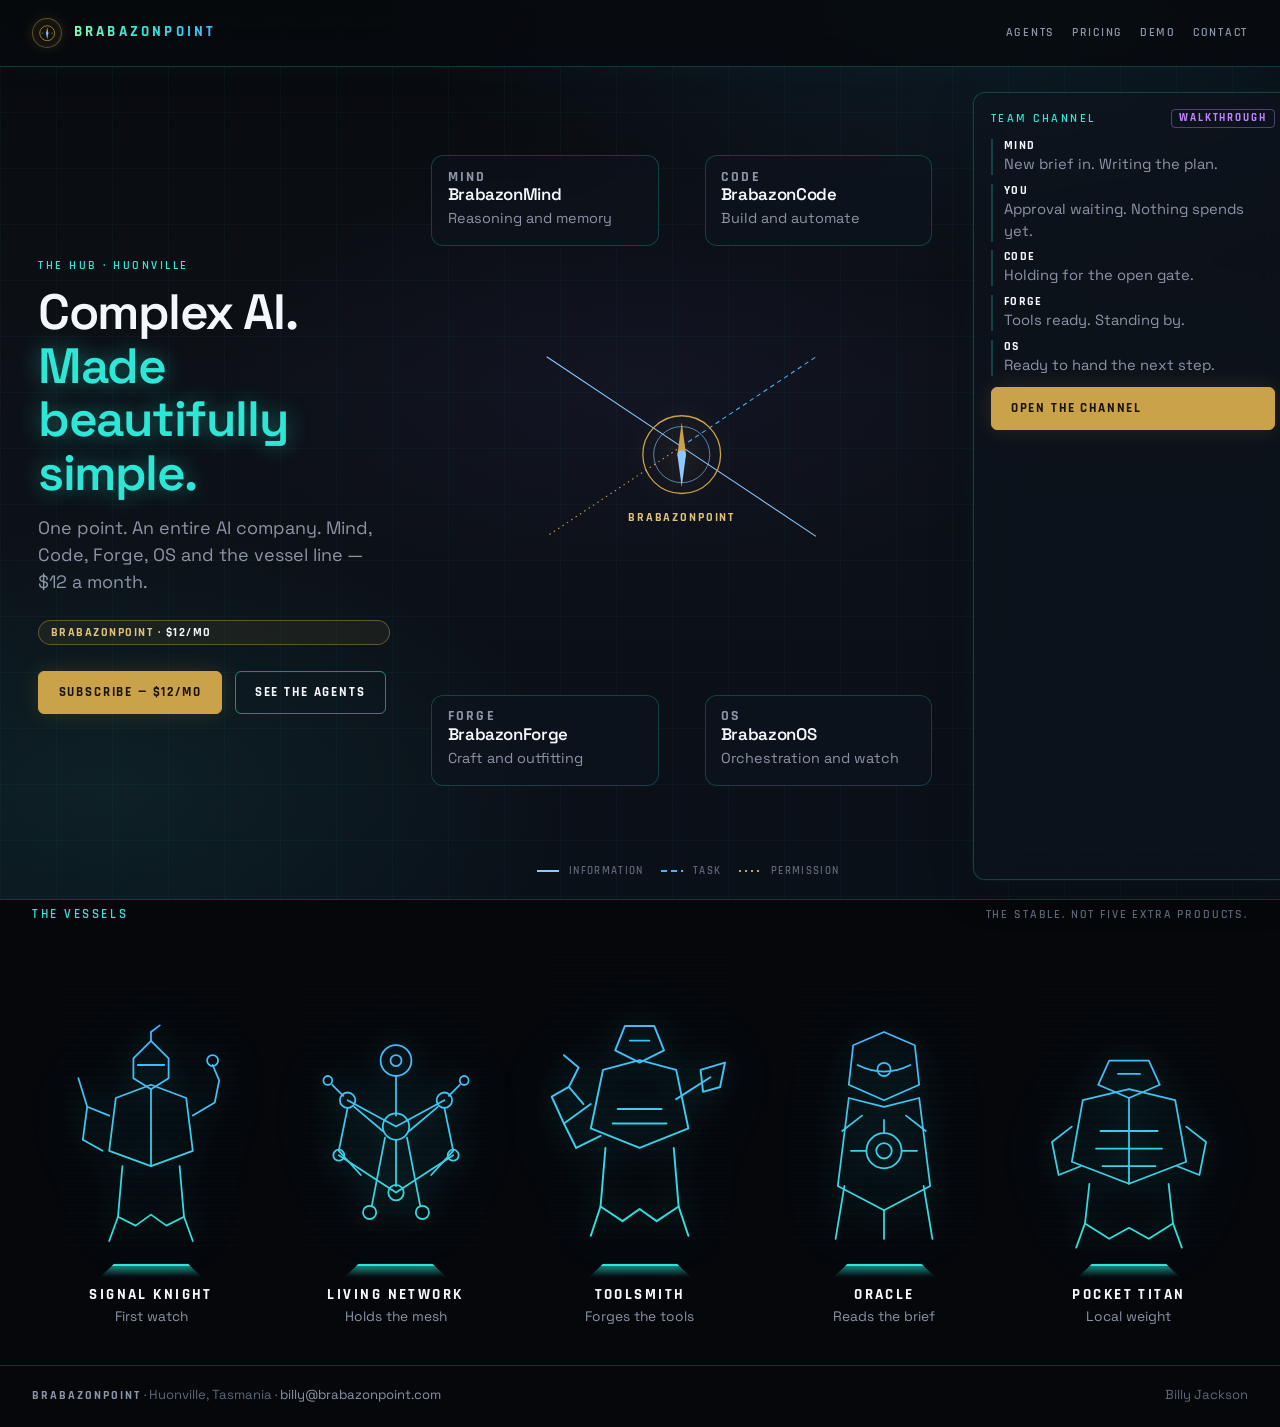
==== index.html @ ba724295 "Initial BrabazonPoint static site for production launch." ====
<!DOCTYPE html>
<html lang="en-AU" class="desk">
<head>
<meta charset="utf-8">
<meta name="viewport" content="width=1280">
<title>BrabazonPoint — Complex AI. Made beautifully simple.</title>
<meta name="description" content="One point. An entire AI company. Mind, Code, Forge and OS in one hub.">
<link rel="stylesheet" href="site.css">
</head>
<body class="desk home">
<header class="site-header">
  <div class="wrap wide">
    <a class="brand" href="index.html">
      <span class="mark" aria-hidden="true">        <svg class="compass" viewBox="0 0 32 32" fill="none" xmlns="http://www.w3.org/2000/svg">
          <circle cx="16" cy="16" r="13" stroke="#C9A24A" stroke-width="1.2"/>
          <path d="M16 5.5 L18.1 16 L16 14.3 L13.9 16 Z" fill="#C9A24A"/>
          <path d="M16 26.5 L13.9 16 L16 17.7 L18.1 16 Z" fill="#8EC8FF" opacity="0.9"/>
          <circle cx="16" cy="16" r="2" fill="#8EC8FF"/>
          <path d="M6 16 H9.5 M22.5 16 H26" stroke="#8EC8FF" stroke-width="1" opacity="0.7"/>
        </svg></span>
      <span class="wordmark">BRABAZONPOINT</span>
    </a>
    <nav class="nav" aria-label="Site">
      <a href="agents.html">Agents</a>
      <a href="pricing.html">Pricing</a>
      <a href="demo.html">Demo</a>
      <a href="contact.html">Contact</a>
    </nav>
  </div>
</header>
<main class="stage-main">
  <section class="constellation" aria-label="One point. An entire AI company.">
    <div class="const-copy">
      <p class="kicker">The hub · Huonville</p>
      <h1>Complex AI.<br><span class="glow">Made beautifully simple.</span></h1>
      <p class="lead">One point. An entire AI company. Mind, Code, Forge, OS and the vessel line — $12 a month.</p>
      <p class="price-pill">BrabazonPoint · <strong>$12/mo</strong></p>
      <div class="actions">
        <a class="btn" href="https://buy.stripe.com/test_14A4gzeKSbHLbXO5STbAs00" target="_blank" rel="noopener">Subscribe — $12/mo</a>
        <a class="btn btn-ghost" href="agents.html">See the agents</a>
      </div>
    </div>

    <div class="map" id="systems">
      <svg class="flows" viewBox="0 0 640 420" aria-hidden="true">
        <line x1="320" y1="210" x2="140" y2="90" stroke="#8EC8FF" stroke-width="1.4"/>
        <line x1="320" y1="210" x2="500" y2="90" stroke="#47B5FF" stroke-width="1.4" stroke-dasharray="6 5"/>
        <line x1="320" y1="210" x2="140" y2="330" stroke="#C9A24A" stroke-width="1.4" stroke-dasharray="2 5"/>
        <line x1="320" y1="210" x2="500" y2="330" stroke="#8EC8FF" stroke-width="1.4"/>
      </svg>
      <a class="sys-card tl" href="pricing.html#mind">
        <p class="sys-k">Mind</p>
        <h3>BrabazonMind</h3>
        <p>Reasoning and memory</p>
      </a>
      <a class="sys-card tr" href="pricing.html#code">
        <p class="sys-k">Code</p>
        <h3>BrabazonCode</h3>
        <p>Build and automate</p>
      </a>
      <div class="sys-core" aria-hidden="true">
        <svg class="node-mark" viewBox="0 0 80 80" fill="none" aria-hidden="true">
  <circle cx="40" cy="40" r="36" stroke="#C9A24A" stroke-width="1.2"/>
  <circle cx="40" cy="40" r="26" stroke="#8EC8FF" stroke-width="0.8" opacity="0.7"/>
  <path d="M40 10 L44 40 L40 36 L36 40 Z" fill="#C9A24A"/>
  <path d="M40 70 L36 40 L40 44 L44 40 Z" fill="#8EC8FF"/>
  <circle cx="40" cy="40" r="4" fill="#8EC8FF"/>
</svg>
        <span>BrabazonPoint</span>
      </div>
      <a class="sys-card bl" href="pricing.html#forge">
        <p class="sys-k">Forge</p>
        <h3>BrabazonForge</h3>
        <p>Craft and outfitting</p>
      </a>
      <a class="sys-card br" href="pricing.html#os">
        <p class="sys-k">OS</p>
        <h3>BrabazonOS</h3>
        <p>Orchestration and watch</p>
      </a>
      <p class="legend"><i class="solid"></i> Information <i class="dash"></i> Task <i class="dot"></i> Permission</p>
    </div>

    <aside class="channel glass" aria-label="Team channel walkthrough">
      <div class="mesh-head">
        <p class="kicker" style="margin:0">Team channel</p>
        <span class="demo-tag">Walkthrough</span>
      </div>
      <ol class="feed">
        <li><strong>Mind</strong> New brief in. Writing the plan.</li>
        <li><strong>You</strong> Approval waiting. Nothing spends yet.</li>
        <li><strong>Code</strong> Holding for the open gate.</li>
        <li><strong>Forge</strong> Tools ready. Standing by.</li>
        <li><strong>OS</strong> Ready to hand the next step.</li>
      </ol>
      <a class="btn" href="demo.html">Open the channel</a>
    </aside>
  </section>

  <section class="lineup" aria-labelledby="line-h">
    <div class="wrap wide">
      <div class="band-head">
        <h2 id="line-h">The vessels</h2>
        <span class="aside">The stable. Not five extra products.</span>
      </div>
      <div class="stable-row">
        <a class="stall s0" href="agents.html#knight">
        <div class="figure"><svg class="wire" viewBox="0 0 160 220" fill="none" xmlns="http://www.w3.org/2000/svg" aria-hidden="true">
  <defs>
    <linearGradient id="g-knight" x1="80" y1="6" x2="80" y2="214" gradientUnits="userSpaceOnUse">
      <stop stop-color="#47B5FF"/>
      <stop offset="1" stop-color="#2EE6D6"/>
    </linearGradient>
  </defs>
  <g stroke="url(#g-knight)" stroke-width="1.6" stroke-linecap="round" stroke-linejoin="round">
    
    <path d="M80 18 L96 34 L96 52 L80 62 L64 52 L64 34 Z"/>
    <path d="M68 40 H92"/>
    <path d="M80 18 V10"/>
    <path d="M80 10 L88 4"/>
    <path d="M48 70 L80 58 L112 70 L118 118 L80 132 L42 118 Z"/>
    <path d="M42 86 L22 78 L18 108 L36 118"/>
    <path d="M22 78 L14 52"/>
    <path d="M118 86 L138 74 L142 54 L136 40"/>
    <circle cx="136" cy="36" r="5"/>
    <path d="M54 132 L50 178 L66 186 L80 176 L94 186 L110 178 L106 132"/>
    <path d="M50 178 L42 200"/>
    <path d="M110 178 L118 200"/>
    <path d="M80 62 V132"/>

  </g>
</svg></div>
        <div class="pedestal" aria-hidden="true"></div>
        <p class="name">Signal Knight</p>
        <p class="job">First watch</p>
      </a><a class="stall s1" href="agents.html#network">
        <div class="figure"><svg class="wire" viewBox="0 0 160 220" fill="none" xmlns="http://www.w3.org/2000/svg" aria-hidden="true">
  <defs>
    <linearGradient id="g-net" x1="80" y1="6" x2="80" y2="214" gradientUnits="userSpaceOnUse">
      <stop stop-color="#47B5FF"/>
      <stop offset="1" stop-color="#2EE6D6"/>
    </linearGradient>
  </defs>
  <g stroke="url(#g-net)" stroke-width="1.6" stroke-linecap="round" stroke-linejoin="round">
    
    <circle cx="80" cy="36" r="14"/>
    <circle cx="80" cy="36" r="5"/>
    <path d="M80 50 L80 86"/>
    <circle cx="80" cy="96" r="12"/>
    <path d="M68 100 L42 78"/>
    <path d="M92 100 L118 78"/>
    <circle cx="36" cy="72" r="7"/>
    <circle cx="124" cy="72" r="7"/>
    <path d="M36 79 L28 118 L48 140"/>
    <path d="M124 79 L132 118 L112 140"/>
    <circle cx="28" cy="122" r="5"/>
    <circle cx="132" cy="122" r="5"/>
    <path d="M70 106 L58 168"/>
    <path d="M90 106 L102 168"/>
    <circle cx="56" cy="174" r="6"/>
    <circle cx="104" cy="174" r="6"/>
    <path d="M80 108 L80 150"/>
    <circle cx="80" cy="156" r="7"/>
    <path d="M36 72 L80 96 L124 72"/>
    <path d="M28 122 L80 156 L132 122"/>
    <circle cx="18" cy="54" r="4"/>
    <path d="M22 58 L32 68"/>
    <circle cx="142" cy="54" r="4"/>
    <path d="M138 58 L128 68"/>

  </g>
</svg></div>
        <div class="pedestal" aria-hidden="true"></div>
        <p class="name">Living Network</p>
        <p class="job">Holds the mesh</p>
      </a><a class="stall s2" href="agents.html#toolsmith">
        <div class="figure"><svg class="wire" viewBox="0 0 160 220" fill="none" xmlns="http://www.w3.org/2000/svg" aria-hidden="true">
  <defs>
    <linearGradient id="g-smith" x1="80" y1="6" x2="80" y2="214" gradientUnits="userSpaceOnUse">
      <stop stop-color="#47B5FF"/>
      <stop offset="1" stop-color="#2EE6D6"/>
    </linearGradient>
  </defs>
  <g stroke="url(#g-smith)" stroke-width="1.6" stroke-linecap="round" stroke-linejoin="round">
    
    <path d="M68 28 L92 28 L100 48 L80 58 L60 48 Z"/>
    <path d="M72 40 H88"/>
    <path d="M50 64 L80 56 L110 64 L120 112 L80 128 L40 112 Z"/>
    <path d="M40 92 L18 108 L28 128 L48 118"/>
    <path d="M18 108 L8 86 L22 78 L34 92"/>
    <path d="M22 78 L30 62 L18 52"/>
    <path d="M110 88 L138 70"/>
    <path d="M130 64 L150 58 L146 78 L132 82 Z"/>
    <path d="M52 128 L48 176 L66 188 L80 178 L94 188 L112 176 L108 128"/>
    <path d="M48 176 L40 200"/>
    <path d="M112 176 L120 200"/>
    <path d="M62 96 H98"/>
    <path d="M58 108 H102"/>

  </g>
</svg></div>
        <div class="pedestal" aria-hidden="true"></div>
        <p class="name">Toolsmith</p>
        <p class="job">Forges the tools</p>
      </a><a class="stall s3" href="agents.html#oracle">
        <div class="figure"><svg class="wire" viewBox="0 0 160 220" fill="none" xmlns="http://www.w3.org/2000/svg" aria-hidden="true">
  <defs>
    <linearGradient id="g-oracle" x1="80" y1="6" x2="80" y2="214" gradientUnits="userSpaceOnUse">
      <stop stop-color="#47B5FF"/>
      <stop offset="1" stop-color="#2EE6D6"/>
    </linearGradient>
  </defs>
  <g stroke="url(#g-oracle)" stroke-width="1.6" stroke-linecap="round" stroke-linejoin="round">
    
    <path d="M52 22 L80 10 L108 22 L112 58 L80 72 L48 58 Z"/>
    <path d="M56 40 Q80 52 104 40"/>
    <circle cx="80" cy="44" r="6"/>
    <path d="M48 70 L80 78 L112 70 L122 150 L80 172 L38 150 Z"/>
    <circle cx="80" cy="118" r="16"/>
    <circle cx="80" cy="118" r="7"/>
    <path d="M64 118 H50"/>
    <path d="M96 118 H110"/>
    <path d="M80 102 V90"/>
    <path d="M44 150 L36 198"/>
    <path d="M116 150 L124 198"/>
    <path d="M80 172 V198"/>
    <path d="M60 86 L42 100"/>
    <path d="M100 86 L118 100"/>

  </g>
</svg></div>
        <div class="pedestal" aria-hidden="true"></div>
        <p class="name">Oracle</p>
        <p class="job">Reads the brief</p>
      </a><a class="stall s4" href="agents.html#titan">
        <div class="figure"><svg class="wire" viewBox="0 0 160 220" fill="none" xmlns="http://www.w3.org/2000/svg" aria-hidden="true">
  <defs>
    <linearGradient id="g-titan" x1="80" y1="6" x2="80" y2="214" gradientUnits="userSpaceOnUse">
      <stop stop-color="#47B5FF"/>
      <stop offset="1" stop-color="#2EE6D6"/>
    </linearGradient>
  </defs>
  <g stroke="url(#g-titan)" stroke-width="1.6" stroke-linecap="round" stroke-linejoin="round">
    
    <path d="M62 36 L98 36 L108 58 L80 70 L52 58 Z"/>
    <path d="M70 48 H90"/>
    <path d="M38 72 L80 62 L122 72 L132 128 L80 148 L28 128 Z"/>
    <path d="M28 96 L10 110 L16 140 L36 132"/>
    <path d="M132 96 L150 110 L144 140 L124 132"/>
    <path d="M44 148 L40 184 L62 198 L80 188 L98 198 L120 184 L116 148"/>
    <path d="M40 184 L32 206"/>
    <path d="M120 184 L128 206"/>
    <path d="M80 70 V148"/>
    <path d="M54 100 H106"/>
    <path d="M50 116 H110"/>
    <path d="M56 132 H104"/>

  </g>
</svg></div>
        <div class="pedestal" aria-hidden="true"></div>
        <p class="name">Pocket Titan</p>
        <p class="job">Local weight</p>
      </a>
      </div>
    </div>
  </section>
</main>
<footer class="site-footer">
  <div class="wrap wide">
    <div><span class="wm">BRABAZONPOINT</span> · Huonville, Tasmania · <a href="mailto:billy@brabazonpoint.com">billy@brabazonpoint.com</a></div>
    <div>Billy Jackson</div>
  </div>
</footer>
</body>
</html>
---- site.css ----
/* BrabazonPoint public site — dark command-centre. Not a shed brochure. */
@import url("fonts/faces.css");

:root {
  --bg0: #07090d;
  --bg1: #0D1117;
  --bg2: #101820;
  --ink: #05070a;
  --glass: rgba(13, 20, 30, 0.62);
  --glass-hot: rgba(16, 28, 40, 0.78);
  --line: rgba(46, 230, 214, 0.22);
  --line-hot: rgba(46, 230, 214, 0.55);
  --cyan: #2EE6D6;
  --cyan-2: #1ad4c4;
  --blue: #47B5FF;
  --glow: rgba(46, 230, 214, 0.42);
  --glow-soft: rgba(46, 230, 214, 0.12);
  --magenta: #c084fc;
  --purple: #7c5cff;
  --text: #f4f7fb;
  --mute: #8b95a7;
  --dim: #5d6778;
  --danger: #ff6b8a;
  --gold: #C9A24A;
  --gold-2: #E0C27A;
  --gold-ink: #1a1408;
  --gold-line: rgba(201, 162, 74, 0.42);
  --gold-soft: rgba(201, 162, 74, 0.16);
  --ice: #8EC8FF;
  --font-hud: "Rajdhani", system-ui, -apple-system, sans-serif;
  --font-body: "Space Grotesk", system-ui, -apple-system, sans-serif;
  --r: 12px;
}

* { box-sizing: border-box; }

html { color-scheme: dark; scroll-behavior: smooth; }

html, body {
  margin: 0;
  background: var(--bg1);
  color: var(--text);
}

body {
  min-height: 100vh;
  font: 400 1.05rem/1.5 var(--font-body);
  background-color: var(--bg0);
  background-image:
    linear-gradient(rgba(46, 230, 214, 0.035) 1px, transparent 1px),
    linear-gradient(90deg, rgba(46, 230, 214, 0.035) 1px, transparent 1px),
    radial-gradient(1100px 640px at 78% -10%, rgba(71, 181, 255, 0.13), transparent 58%),
    radial-gradient(900px 520px at 8% 88%, rgba(46, 230, 214, 0.08), transparent 52%),
    radial-gradient(700px 380px at 50% 42%, rgba(124, 92, 255, 0.05), transparent 60%),
    linear-gradient(180deg, #07090d 0%, #0D1117 42%, #0a1018 100%);
  background-size: 56px 56px, 56px 56px, auto, auto, auto, auto;
  background-attachment: fixed;
}

::selection {
  background: rgba(46, 230, 214, 0.28);
  color: var(--text);
}

a { color: var(--cyan); text-underline-offset: 0.18em; }
a:hover { color: var(--blue); }

.wrap {
  width: min(72rem, calc(100% - 3rem));
  margin: 0 auto;
}

/* —— header —— */
.site-header {
  position: sticky;
  top: 0;
  z-index: 40;
  border-bottom: 1px solid var(--line);
  background: rgba(7, 9, 13, 0.78);
  backdrop-filter: blur(18px);
  -webkit-backdrop-filter: blur(18px);
  box-shadow: 0 0 40px rgba(46, 230, 214, 0.04);
}

.site-header .wrap {
  display: flex;
  align-items: center;
  justify-content: space-between;
  gap: 1.4rem 2rem;
  min-height: 4.1rem;
  padding: 0.55rem 0;
}

.brand {
  display: flex;
  align-items: center;
  gap: 0.7rem;
  text-decoration: none;
  color: var(--text);
  flex: 0 0 auto;
}

.brand:hover { color: var(--text); }

.mark {
  display: inline-flex;
  align-items: center;
  justify-content: center;
  width: 1.9rem;
  height: 1.9rem;
  border: 1px solid var(--gold-line);
  color: var(--gold);
  background: rgba(201, 162, 74, 0.06);
  box-shadow: 0 0 14px var(--gold-soft), inset 0 0 10px rgba(201, 162, 74, 0.08);
  flex: 0 0 auto;
  border-radius: 50%;
}
.mark .compass {
  width: 1.15rem;
  height: 1.15rem;
  display: block;
}

.wordmark {
  font: 700 0.92rem/1 var(--font-hud);
  letter-spacing: 0.22em;
  text-transform: uppercase;
  background: linear-gradient(90deg, #7CFFB2 0%, #2EE6D6 48%, #47B5FF 100%);
  -webkit-background-clip: text;
  background-clip: text;
  -webkit-text-fill-color: transparent;
  color: #2EE6D6;
}

.nav {
  display: flex;
  flex-wrap: wrap;
  justify-content: flex-end;
  gap: 0.1rem 1.05rem;
  font: 600 0.78rem/1.2 var(--font-hud);
  letter-spacing: 0.14em;
  text-transform: uppercase;
}

.nav a {
  color: var(--mute);
  text-decoration: none;
  padding: 0.3rem 0;
  border-bottom: 1px solid transparent;
}

.nav a:hover { color: var(--text); }

.nav a[aria-current="page"] {
  color: var(--gold-2);
  border-bottom-color: var(--gold);
  text-shadow: none;
}

/* —— page —— */
main { padding: 2.6rem 0 4.4rem; }

.kicker {
  font: 600 0.78rem/1.2 var(--font-hud);
  letter-spacing: 0.2em;
  text-transform: uppercase;
  color: var(--cyan);
  margin: 0 0 0.75rem;
}

h1 {
  font: 600 3.15rem/1.08 var(--font-body);
  color: var(--text);
  margin: 0 0 1rem;
  letter-spacing: -0.03em;
  max-width: 18ch;
}

h1 .glow {
  color: var(--cyan);
  text-shadow: 0 0 22px var(--glow);
}

.lead {
  font-size: 1.12rem;
  line-height: 1.5;
  max-width: 38rem;
  margin: 0 0 1.5rem;
  color: var(--mute);
}

.lead.wide { max-width: 46rem; }

p { margin: 0 0 1rem; }
p:last-child { margin-bottom: 0; }

h2 {
  font: 600 0.8rem/1.2 var(--font-hud);
  letter-spacing: 0.2em;
  text-transform: uppercase;
  color: var(--cyan);
  margin: 0 0 0.85rem;
}

h3 {
  font: 600 1.2rem/1.25 var(--font-body);
  color: var(--text);
  margin: 0 0 0.4rem;
  letter-spacing: -0.02em;
}

/* —— glass —— */
.glass {
  background: var(--glass);
  border: 1px solid var(--line);
  backdrop-filter: blur(16px);
  -webkit-backdrop-filter: blur(16px);
  border-radius: var(--r);
  box-shadow: 0 0 0 1px rgba(46, 230, 214, 0.03), 0 10px 40px rgba(0, 0, 0, 0.28), 0 0 28px rgba(46, 230, 214, 0.05);
}

.demo-tag {
  display: inline-block;
  font: 700 0.68rem/1 var(--font-hud);
  letter-spacing: 0.18em;
  text-transform: uppercase;
  color: var(--magenta);
  border: 1px solid rgba(192, 132, 252, 0.4);
  padding: 0.18rem 0.42rem;
  border-radius: 4px;
}

/* —— hero —— */
.hero {
  display: grid;
  grid-template-columns: minmax(0, 1.15fr) minmax(20rem, 0.95fr);
  gap: 1.6rem 1.8rem;
  align-items: stretch;
  margin-bottom: 2.2rem;
}

.hero-copy {
  display: flex;
  flex-direction: column;
  justify-content: center;
  padding: 0.4rem 0.2rem 0.2rem;
}

.stat {
  padding: 1.15rem 1.2rem 1.25rem;
  position: relative;
  overflow: hidden;
}

.stat::before {
  content: "";
  position: absolute;
  inset: auto -20% 40% 40%;
  height: 8rem;
  background: radial-gradient(circle, var(--glow-soft), transparent 70%);
  pointer-events: none;
}

.stat .num {
  font: 700 4.2rem/0.9 var(--font-hud);
  color: var(--cyan);
  margin: 0 0 0.2rem;
  letter-spacing: -0.02em;
  text-shadow: 0 0 28px var(--glow);
}

.stat .num span {
  display: block;
  font: 600 0.95rem/1.2 var(--font-hud);
  letter-spacing: 0.14em;
  text-transform: uppercase;
  color: var(--mute);
  margin-top: 0.45rem;
  text-shadow: none;
}

.stat p { color: var(--mute); }

.command {
  display: grid;
  gap: 0.7rem;
}

.hud-row {
  display: grid;
  grid-template-columns: 1fr 1fr;
  gap: 0.7rem;
}

.hud-cell {
  padding: 0.75rem 0.85rem 0.85rem;
  min-height: 5.2rem;
}

.hud-cell .label {
  font: 600 0.7rem/1 var(--font-hud);
  letter-spacing: 0.16em;
  text-transform: uppercase;
  color: var(--dim);
  margin: 0 0 0.45rem;
  display: flex;
  justify-content: space-between;
  align-items: center;
  gap: 0.5rem;
}

.chips {
  display: flex;
  flex-wrap: wrap;
  gap: 0.35rem;
}

.chip {
  font: 600 0.72rem/1 var(--font-hud);
  letter-spacing: 0.12em;
  text-transform: uppercase;
  color: var(--cyan);
  border: 1px solid var(--line);
  padding: 0.28rem 0.45rem;
  border-radius: 4px;
  background: rgba(46, 230, 214, 0.06);
}

.bars {
  display: flex;
  align-items: flex-end;
  gap: 0.28rem;
  height: 2.4rem;
}

.bars i {
  display: block;
  width: 0.42rem;
  border-radius: 2px 2px 0 0;
  background: linear-gradient(180deg, var(--magenta), var(--purple));
  opacity: 0.85;
}

.spark {
  width: 100%;
  height: 38px;
  display: block;
}

/* —— actions —— */
.actions {
  display: flex;
  flex-wrap: wrap;
  gap: 0.7rem 0.8rem;
  margin: 1.2rem 0 0;
}

.btn,
button[type="submit"] {
  display: inline-block;
  font: 700 0.82rem/1 var(--font-hud);
  letter-spacing: 0.14em;
  text-transform: uppercase;
  text-decoration: none;
  padding: 0.88rem 1.2rem;
  border: 1px solid var(--gold);
  color: var(--gold-ink);
  background: var(--gold);
  border-radius: 6px;
  box-shadow: 0 0 22px var(--gold-soft);
  cursor: pointer;
}

.btn:hover,
button[type="submit"]:hover {
  background: var(--gold-2);
  border-color: var(--gold-2);
  color: var(--gold-ink);
  box-shadow: 0 0 28px var(--gold-soft);
}

.btn:focus-visible,
button[type="submit"]:focus-visible,
.nav a:focus-visible,
input:focus-visible,
textarea:focus-visible {
  outline: 2px solid var(--gold);
  outline-offset: 3px;
}

.btn-ghost {
  background: transparent;
  color: var(--text);
  border-color: var(--line-hot);
  box-shadow: none;
}

.btn-ghost:hover {
  background: rgba(46, 230, 214, 0.08);
  color: var(--cyan);
  border-color: var(--cyan);
}

.btn:disabled,
button:disabled {
  opacity: 0.45;
  cursor: not-allowed;
  box-shadow: none;
  pointer-events: none;
}

/* —— 01-04 loop —— */
.loop {
  display: grid;
  grid-template-columns: repeat(4, minmax(0, 1fr));
  gap: 0.7rem;
  margin: 0 0 2.4rem;
}

.loop a {
  text-decoration: none;
  color: inherit;
  padding: 1rem 1rem 1.05rem;
  display: block;
  min-height: 7.4rem;
  transition: border-color 0.15s ease, box-shadow 0.15s ease, transform 0.15s ease;
}

.loop a:hover {
  border-color: var(--line-hot);
  box-shadow: 0 0 28px var(--glow-soft);
  transform: translateY(-2px);
}

.loop .idx {
  font: 700 1.55rem/1 var(--font-hud);
  letter-spacing: 0.08em;
  color: var(--cyan);
  margin: 0 0 0.45rem;
  text-shadow: 0 0 14px var(--glow);
}

.loop h3 { margin-bottom: 0.3rem; font-size: 1.02rem; }
.loop p { color: var(--mute); font-size: 0.92rem; }

/* —— offer tiles —— */
.band-head {
  display: flex;
  align-items: baseline;
  justify-content: space-between;
  gap: 1rem;
  margin: 0 0 0.9rem;
}

.band-head .aside {
  font: 600 0.72rem/1 var(--font-hud);
  letter-spacing: 0.16em;
  text-transform: uppercase;
  color: var(--dim);
}

.offer {
  display: grid;
  grid-template-columns: repeat(3, minmax(0, 1fr));
  gap: 0.75rem;
  margin-bottom: 2.5rem;
}

.offer a.tile {
  display: block;
  text-decoration: none;
  color: inherit;
  padding: 1.05rem 1.1rem 1.15rem;
  transition: border-color 0.15s ease, box-shadow 0.15s ease, transform 0.15s ease;
}

.offer a.tile:hover {
  border-color: var(--line-hot);
  box-shadow: 0 0 28px var(--glow-soft);
  transform: translateY(-2px);
}

.offer a.tile h3 { color: var(--text); }
.offer a.tile:hover h3 { color: var(--cyan); }
.offer a.tile p { color: var(--mute); font-size: 0.95rem; }

/* —— agent matrix / roster —— */
.matrix {
  margin: 0 0 2.4rem;
}

.core-stage {
  padding: 1.1rem 1rem 1.3rem;
  margin-bottom: 0.85rem;
  display: grid;
  grid-template-columns: minmax(12rem, 18rem) 1fr;
  gap: 1rem 1.4rem;
  align-items: center;
}

.core-art {
  position: relative;
  height: 16.5rem;
  display: grid;
  place-items: end center;
}

.rings {
  position: absolute;
  left: 50%;
  bottom: 1.15rem;
  width: 12rem;
  height: 3.4rem;
  transform: translateX(-50%);
  pointer-events: none;
}

.rings span {
  position: absolute;
  inset: 0;
  border: 1px solid rgba(46, 230, 214, 0.35);
  border-radius: 50%;
  box-shadow: 0 0 18px rgba(46, 230, 214, 0.15);
}

.rings span:nth-child(2) { inset: -0.55rem -1.1rem; opacity: 0.55; }
.rings span:nth-child(3) { inset: -1.1rem -2.15rem; opacity: 0.28; }

.core-art svg {
  width: 11.5rem;
  height: 14.2rem;
  filter: drop-shadow(0 0 10px rgba(46, 230, 214, 0.45));
  position: relative;
  z-index: 1;
}

.core-copy h3 {
  font-size: 1.45rem;
  margin-bottom: 0.35rem;
}

.core-copy p { color: var(--mute); }

.roster {
  display: grid;
  grid-template-columns: repeat(5, minmax(0, 1fr));
  gap: 0.7rem;
}

.card {
  text-align: center;
  padding: 0.85rem 0.55rem 1rem;
  text-decoration: none;
  color: inherit;
  display: block;
  transition: border-color 0.15s ease, box-shadow 0.15s ease, transform 0.15s ease;
}

a.card:hover {
  border-color: var(--line-hot);
  box-shadow: 0 0 28px var(--glow-soft);
  transform: translateY(-3px);
}

.figure {
  height: 10.4rem;
  display: grid;
  place-items: end center;
  position: relative;
  margin-bottom: 0.15rem;
}

.figure::before {
  content: "";
  position: absolute;
  inset: 0 12% 8%;
  background: repeating-linear-gradient(
    180deg,
    transparent 0 7px,
    rgba(46, 230, 214, 0.05) 7px 8px
  );
  pointer-events: none;
  z-index: 2;
  mix-blend-mode: screen;
}

.figure svg {
  width: 7.2rem;
  height: 9.2rem;
  filter: drop-shadow(0 0 8px rgba(46, 230, 214, 0.4)) drop-shadow(0 0 18px rgba(71, 181, 255, 0.22));
  position: relative;
  z-index: 1;
}

.pedestal {
  width: 5.1rem;
  height: 0.85rem;
  margin: -0.05rem auto 0.55rem;
  position: relative;
  background: linear-gradient(180deg, rgba(46, 230, 214, 0.55), rgba(13, 17, 23, 0.2));
  clip-path: polygon(14% 0, 86% 0, 100% 100%, 0 100%);
  box-shadow: 0 0 18px rgba(46, 230, 214, 0.35);
}
.pedestal::after {
  content: "";
  position: absolute;
  left: 8%;
  right: 8%;
  top: 0;
  height: 2px;
  background: #2EE6D6;
  box-shadow: 0 0 10px #2EE6D6;
}

.card .name {
  font: 700 0.92rem/1.15 var(--font-hud);
  letter-spacing: 0.14em;
  text-transform: uppercase;
  color: var(--text);
  margin: 0 0 0.25rem;
}

.card .job {
  font-size: 0.82rem;
  color: var(--mute);
  margin: 0;
}

/* —— inner pages —— */
.mast {
  padding: 0.2rem 0 1.5rem;
  margin-bottom: 1.6rem;
  border-bottom: 1px solid var(--line);
}

.mast h1 { max-width: 20ch; }

.section { margin: 0 0 2.2rem; }
.section.tight { max-width: 42rem; }

.split {
  display: grid;
  grid-template-columns: 1fr 1fr;
  gap: 0.85rem;
}

.split section {
  padding: 1.15rem 1.2rem 1.25rem;
}

.rule {
  border: 0;
  border-top: 1px solid var(--line);
  margin: 2rem 0;
}

.note { color: var(--mute); }

.claim {
  border-left: 2px solid var(--cyan);
  padding: 0.2rem 0 0.2rem 1rem;
  margin: 1.1rem 0 1.3rem;
  color: var(--text);
  font-size: 1.12rem;
  box-shadow: -8px 0 18px rgba(46, 230, 214, 0.08);
}

.cta-band {
  padding: 1.3rem 1.35rem 1.4rem;
  display: flex;
  align-items: center;
  justify-content: space-between;
  gap: 1rem 1.5rem;
  flex-wrap: wrap;
}

.cta-band h2 { margin-bottom: 0.35rem; }
.cta-band p { color: var(--mute); max-width: 36rem; }
.cta-band .actions { margin-top: 0; }

/* —— form —— */
form {
  max-width: 30rem;
  margin: 1.2rem 0 0;
}

label {
  display: block;
  font: 600 0.74rem/1.2 var(--font-hud);
  letter-spacing: 0.16em;
  text-transform: uppercase;
  color: var(--dim);
  margin: 0 0 0.35rem;
}

.field { margin: 0 0 0.95rem; }

input, textarea {
  width: 100%;
  appearance: none;
  -webkit-appearance: none;
  background: rgba(5, 7, 10, 0.7);
  color: var(--text);
  border: 1px solid var(--line);
  border-radius: 6px;
  font: 400 1rem/1.4 var(--font-body);
  padding: 0.7rem 0.8rem;
  outline: none;
}

textarea { min-height: 7.2rem; resize: vertical; }

input:focus, textarea:focus {
  border-color: var(--cyan);
  box-shadow: 0 0 0 3px rgba(46, 230, 214, 0.12), 0 0 18px var(--glow-soft);
}

.form-note {
  margin-top: 0.8rem;
  color: var(--mute);
  font-size: 0.9rem;
}

/* —— footer —— */
.site-footer {
  border-top: 1px solid var(--line);
  background: rgba(5, 7, 10, 0.72);
  padding: 1.2rem 0 1.4rem;
  font: 0.82rem/1.45 var(--font-body);
  color: var(--dim);
}

.site-footer .wrap {
  display: flex;
  justify-content: space-between;
  gap: 1rem 2rem;
  flex-wrap: wrap;
  align-items: baseline;
}

.site-footer a { color: var(--mute); text-decoration: none; }
.site-footer a:hover { color: var(--cyan); }

.site-footer .wm {
  color: var(--mute);
  letter-spacing: 0.16em;
  font: 700 0.78rem/1 var(--font-hud);
  text-transform: uppercase;
}

/* —— contact card —— */
.vcard {
  padding: 1.15rem 1.25rem 1.25rem;
  margin: 0 0 1.6rem;
  max-width: 28rem;
}

.vcard p { margin: 0.18rem 0; color: var(--mute); }
.vcard .name { color: var(--text); font-size: 1.25rem; font-weight: 600; }

.page-grid {
  display: grid;
  grid-template-columns: minmax(0, 1.2fr) minmax(16rem, 0.8fr);
  gap: 0.85rem 1.1rem;
  align-items: start;
}

.side-note { padding: 1.1rem 1.15rem 1.2rem; }

/* —— roster page extras —— */
.roster.large { gap: 0.85rem; }
.roster.large .figure { height: 13.2rem; }
.roster.large .figure svg { width: 8.6rem; height: 11.4rem; }
.roster.large .card { padding: 1rem 0.7rem 1.15rem; }
.roster.large .name { font-size: 1.02rem; }

@media (max-width: 980px) {
  .roster, .roster.large { grid-template-columns: repeat(3, minmax(0, 1fr)); }
  .core-stage { grid-template-columns: 1fr; }
  .loop { grid-template-columns: 1fr 1fr; }
}

@media (max-width: 860px) {
  .wrap { width: min(72rem, calc(100% - 1.6rem)); }
  .site-header .wrap { flex-direction: column; align-items: flex-start; gap: 0.55rem; }
  .nav { justify-content: flex-start; }
  h1 { font-size: 2.2rem; }
  .hero, .split, .offer, .page-grid, .hud-row { grid-template-columns: 1fr; }
  .stat .num { font-size: 3.2rem; }
  main { padding: 1.7rem 0 3rem; }
  .roster, .roster.large { grid-template-columns: 1fr 1fr; }
}

@media (max-width: 520px) {
  .roster, .roster.large, .loop { grid-template-columns: 1fr; }
}


/* folder tree (sample) */
.tree {
  font: 600 0.78rem/1.55 var(--font-hud);
  letter-spacing: 0.04em;
  color: var(--mute);
  margin: 0;
  padding: 0;
  list-style: none;
}
.tree li { margin: 0; }
.tree .dir { color: var(--cyan); }
.tree .pad { padding-left: 0.9rem; }
.tree .file { color: var(--text); }

.core-art .iso {
  position: absolute;
  left: 50%;
  bottom: 0.35rem;
  width: 11rem;
  height: 2.6rem;
  transform: translateX(-50%);
  background: radial-gradient(ellipse at 50% 50%, rgba(46,230,214,0.35), transparent 68%);
  border: 1px solid rgba(46,230,214,0.35);
  border-radius: 50%;
  box-shadow: 0 0 24px rgba(46,230,214,0.2), inset 0 0 18px rgba(46,230,214,0.12);
}


/* —— four systems / team mesh / builder (milestone 1) —— */
.mesh {
  padding: 1rem 1.05rem 1.1rem;
  display: grid;
  gap: 0.65rem;
}
.mesh-head {
  display: flex;
  justify-content: space-between;
  align-items: center;
  gap: 0.6rem;
}
.vessel-row {
  display: grid;
  gap: 0.45rem;
}
.vessel {
  display: grid;
  grid-template-columns: 7.2rem 1fr auto;
  gap: 0.55rem 0.7rem;
  align-items: center;
  padding: 0.55rem 0.65rem;
  border: 1px solid var(--line);
  border-radius: 8px;
  background: rgba(5, 7, 10, 0.35);
}
.vessel .who {
  font: 700 0.78rem/1.15 var(--font-hud);
  letter-spacing: 0.12em;
  text-transform: uppercase;
  color: var(--text);
  margin: 0;
}
.vessel .sys {
  font: 600 0.68rem/1 var(--font-hud);
  letter-spacing: 0.14em;
  text-transform: uppercase;
  color: var(--ice);
  margin: 0.15rem 0 0;
}
.vessel .op {
  color: var(--mute);
  font-size: 0.88rem;
  margin: 0;
}
.vessel .st {
  font: 700 0.68rem/1 var(--font-hud);
  letter-spacing: 0.14em;
  text-transform: uppercase;
  color: var(--cyan);
  border: 1px solid var(--line);
  padding: 0.28rem 0.4rem;
  border-radius: 4px;
}
.vessel .st.wait {
  color: var(--gold-2);
  border-color: var(--gold-line);
  background: rgba(201, 162, 74, 0.08);
}
.gate {
  display: flex;
  align-items: center;
  justify-content: space-between;
  gap: 0.7rem;
  padding: 0.7rem 0.8rem;
  border: 1px solid var(--gold-line);
  border-radius: 8px;
  background: rgba(201, 162, 74, 0.07);
}
.gate p { margin: 0; color: var(--text); font-size: 0.95rem; }
.gate .kicker { margin: 0 0 0.25rem; color: var(--gold-2); }
.links {
  height: 2px;
  margin: 0.1rem 0.4rem;
  background: linear-gradient(90deg, transparent, var(--cyan), var(--ice), var(--gold), transparent);
  opacity: 0.55;
}

.systems {
  display: grid;
  grid-template-columns: repeat(4, minmax(0, 1fr));
  gap: 0.7rem;
  margin: 0 0 2.4rem;
}
.systems a, .systems article {
  text-decoration: none;
  color: inherit;
  padding: 1rem 1rem 1.1rem;
  display: block;
  min-height: 9.2rem;
  transition: border-color 0.15s ease, box-shadow 0.15s ease, transform 0.15s ease;
}
.systems a:hover {
  border-color: var(--line-hot);
  box-shadow: 0 0 28px var(--glow-soft);
  transform: translateY(-2px);
}
.systems .idx {
  font: 700 0.72rem/1 var(--font-hud);
  letter-spacing: 0.16em;
  text-transform: uppercase;
  color: var(--gold-2);
  margin: 0 0 0.55rem;
}
.systems h3 { font-size: 1.05rem; }
.systems p { color: var(--mute); font-size: 0.92rem; }

.handoff {
  display: grid;
  grid-template-columns: repeat(4, minmax(0, 1fr));
  gap: 0.7rem;
  margin: 0 0 2.4rem;
  position: relative;
}
.handoff article {
  padding: 1rem 1rem 1.1rem;
}
.handoff .fromto {
  font: 600 0.68rem/1.3 var(--font-hud);
  letter-spacing: 0.12em;
  text-transform: uppercase;
  color: var(--ice);
  margin: 0 0 0.45rem;
}
.handoff p { color: var(--mute); font-size: 0.92rem; }

.control-points {
  display: grid;
  grid-template-columns: repeat(3, minmax(0, 1fr));
  gap: 0.7rem;
  margin: 0 0 2.4rem;
}
.control-points article {
  padding: 1.05rem 1.1rem 1.15rem;
}
.control-points p { color: var(--mute); }

/* builder */
.library {
  display: grid;
  grid-template-columns: repeat(2, minmax(0, 1fr));
  gap: 0.75rem;
  margin: 0 0 1.6rem;
}
.pick {
  padding: 1rem 1.05rem 1.1rem;
  display: grid;
  gap: 0.45rem;
}
.pick h3 { margin: 0; }
.meta {
  font: 600 0.7rem/1.3 var(--font-hud);
  letter-spacing: 0.12em;
  text-transform: uppercase;
  color: var(--ice);
  margin: 0;
}
.limits { color: var(--mute); font-size: 0.92rem; margin: 0; }
.pick .actions { margin-top: 0.4rem; }
.team-board {
  padding: 1.05rem 1.1rem 1.2rem;
  margin: 0 0 1.6rem;
}
.team-board ol {
  list-style: none;
  margin: 0;
  padding: 0;
  display: grid;
  gap: 0.55rem;
}
.team-board li {
  display: grid;
  grid-template-columns: auto 1fr auto;
  gap: 0.7rem;
  align-items: center;
  padding: 0.7rem 0.75rem;
  border: 1px solid var(--line);
  border-radius: 8px;
}
.team-board .ord {
  font: 700 1.1rem/1 var(--font-hud);
  color: var(--gold-2);
  width: 1.6rem;
}
.perms {
  display: flex;
  flex-wrap: wrap;
  gap: 0.55rem 0.9rem;
  margin: 0.35rem 0 0;
}
.perms label {
  display: inline-flex;
  align-items: center;
  gap: 0.35rem;
  margin: 0;
  color: var(--mute);
  letter-spacing: 0.08em;
  text-transform: uppercase;
  font-size: 0.7rem;
}
.perms input { width: auto; margin: 0; }
.empty-team { color: var(--mute); margin: 0; }
.preview {
  padding: 1.05rem 1.1rem 1.2rem;
  margin: 0 0 1.6rem;
}
.preview dl {
  display: grid;
  grid-template-columns: 8rem 1fr;
  gap: 0.35rem 0.8rem;
  margin: 0;
}
.preview dt {
  font: 600 0.7rem/1.4 var(--font-hud);
  letter-spacing: 0.14em;
  text-transform: uppercase;
  color: var(--dim);
}
.preview dd { margin: 0; color: var(--text); }

/* demo walkthrough */
.steps {
  display: grid;
  gap: 0.7rem;
  margin: 0 0 1.6rem;
}
.step {
  padding: 1.05rem 1.15rem 1.15rem;
  display: grid;
  grid-template-columns: 4.2rem 1fr;
  gap: 0.8rem;
  align-items: start;
}
.step .n {
  font: 700 1.6rem/1 var(--font-hud);
  color: var(--gold-2);
}
.step[hidden] { display: none; }
.step-nav {
  display: flex;
  flex-wrap: wrap;
  gap: 0.6rem;
  margin: 0 0 2rem;
}

@media (max-width: 980px) {
  .systems, .handoff, .control-points { grid-template-columns: 1fr 1fr; }
}
@media (max-width: 860px) {
  .systems, .handoff, .control-points, .library { grid-template-columns: 1fr; }
  .vessel { grid-template-columns: 1fr auto; }
  .vessel .op { grid-column: 1 / -1; }
  .step { grid-template-columns: 1fr; }
  .preview dl { grid-template-columns: 1fr; }
}


/* —— desktop hub stage (not a mobile layout) —— */
html.desk, body.desk {
  min-width: 1280px;
}
body.home { overflow-x: auto; }
.wrap.wide { width: min(86rem, calc(100% - 4rem)); }
.stage-main { padding: 0; }
.stage {
  position: relative;
  min-height: calc(100vh - 4.1rem);
  overflow: hidden;
}
.stable {
  position: absolute;
  inset: 0;
  display: flex;
  align-items: flex-end;
  justify-content: center;
  gap: 0.4rem;
  padding: 0 2% 5.2rem;
  z-index: 1;
}
.floor {
  position: absolute;
  left: -10%;
  right: -10%;
  bottom: 0;
  height: 18rem;
  background:
    radial-gradient(ellipse at 50% 0%, rgba(46,230,214,0.16), transparent 58%),
    linear-gradient(180deg, transparent, rgba(7,9,13,0.2) 30%, #05070a 100%);
  pointer-events: none;
}
.mist {
  position: absolute;
  inset: auto 0 8rem 0;
  height: 12rem;
  background: radial-gradient(ellipse at 50% 80%, rgba(71,181,255,0.12), transparent 70%);
  pointer-events: none;
}
.stall {
  position: relative;
  width: 16.5%;
  max-width: 15rem;
  text-align: center;
  text-decoration: none;
  color: inherit;
  z-index: 2;
  transform-origin: 50% 100%;
  animation: idle 5.6s ease-in-out infinite;
}
.stall.s1 { animation-duration: 6.2s; animation-delay: -1.1s; }
.stall.s2 { animation-duration: 5.4s; animation-delay: -2.4s; width: 18%; max-width: 16.5rem; z-index: 3; }
.stall.s3 { animation-duration: 6.8s; animation-delay: -0.6s; }
.stall.s4 { animation-duration: 5.9s; animation-delay: -3.2s; }
.stall .figure {
  height: 28rem;
  margin: 0;
}
.stall .figure::before { opacity: 0.35; }
.stall .figure svg {
  width: 16.2rem;
  height: 25.5rem;
  filter: drop-shadow(0 0 16px rgba(46,230,214,0.45)) drop-shadow(0 0 36px rgba(71,181,255,0.18));
}
.stall.s2 .figure { height: 25rem; }
.stall.s2 .figure svg { width: 15.5rem; height: 23rem; }
.stall .pedestal { width: 6.4rem; margin-top: -0.4rem; }
.stall .name {
  font: 700 0.95rem/1.15 var(--font-hud);
  letter-spacing: 0.16em;
  text-transform: uppercase;
  margin: 0.45rem 0 0.15rem;
  color: var(--text);
}
.stall .job { margin: 0; color: var(--mute); font-size: 0.86rem; }
.stall:hover { transform: translateY(-8px); }
.stall:hover .name { color: var(--gold-2); }
.stall:focus-visible { outline: 2px solid var(--gold); outline-offset: 6px; }
@keyframes idle {
  0%, 100% { transform: translateY(0); }
  50% { transform: translateY(-7px); }
}
.stage-copy {
  position: relative;
  z-index: 4;
  width: min(40rem, 42%);
  padding: 6.2rem 0 2rem 5%;
  pointer-events: none;
}
.stage-copy .actions, .stage-copy a { pointer-events: auto; }
.stage-copy h1 { font-size: 3.5rem; max-width: 12ch; }
.stage-copy .lead { max-width: 28rem; color: #c5ccd8; }
.stage-copy::before {
  content: "";
  position: absolute;
  inset: 2rem -4rem -2rem -3rem;
  background: linear-gradient(90deg, rgba(5,7,10,0.72), rgba(5,7,10,0.28) 70%, transparent);
  z-index: -1;
  pointer-events: none;
}
.dock {
  border-top: 1px solid var(--line);
  background: rgba(5,7,10,0.82);
  padding: 1.6rem 0 1.8rem;
}
.dock-head {
  display: flex;
  align-items: baseline;
  justify-content: space-between;
  gap: 1rem;
  margin-bottom: 0.9rem;
}
.dock-head p { margin: 0; color: var(--mute); }
.dock-row {
  display: grid;
  grid-template-columns: repeat(4, 1fr);
  gap: 0.7rem;
}
.dock-row a {
  display: block;
  text-decoration: none;
  color: inherit;
  padding: 0.95rem 1rem 1.05rem;
  border: 1px solid var(--line);
  border-radius: var(--r);
  background: var(--glass);
  transition: border-color 0.15s ease, transform 0.15s ease;
}
.dock-row a:hover { border-color: var(--gold-line); transform: translateY(-2px); }
.dock-row span {
  display: block;
  font: 700 0.7rem/1 var(--font-hud);
  letter-spacing: 0.16em;
  text-transform: uppercase;
  color: var(--gold-2);
  margin-bottom: 0.35rem;
}
.dock-row strong {
  display: block;
  font: 600 1.05rem/1.2 var(--font-body);
  margin-bottom: 0.2rem;
}
.dock-row em {
  font-style: normal;
  color: var(--mute);
  font-size: 0.9rem;
}

@media (max-width: 860px) {
  html.desk, body.desk { min-width: 1280px; }
  body.home .hero, body.home .split, body.home .offer { grid-template-columns: unset; }
}


/* —— constellation + channel board —— */
.constellation {
  display: grid;
  grid-template-columns: 22rem minmax(34rem, 1fr) 20rem;
  gap: 1.2rem;
  align-items: stretch;
  min-height: calc(100vh - 4.2rem);
  padding: 1.6rem 3% 1.2rem;
}
.const-copy { display: flex; flex-direction: column; justify-content: center; }
.const-copy h1 { font-size: 3.1rem; max-width: 12ch; }
.map {
  position: relative;
  min-height: 28rem;
}
.map .flows { position: absolute; inset: 8% 6%; width: 88%; height: 74%; }
.sys-core {
  position: absolute;
  left: 50%;
  top: 48%;
  transform: translate(-50%, -50%);
  text-align: center;
  z-index: 2;
}
.sys-core .node-mark { width: 5.4rem; height: 5.4rem; display: block; margin: 0 auto 0.35rem; filter: drop-shadow(0 0 12px rgba(201,162,74,0.35)); }
.sys-core span {
  font: 700 0.72rem/1 var(--font-hud);
  letter-spacing: 0.16em;
  text-transform: uppercase;
  color: var(--gold-2);
}
.sys-card {
  position: absolute;
  width: 14.2rem;
  padding: 0.85rem 0.95rem 0.95rem;
  text-decoration: none;
  color: inherit;
  background: var(--glass);
  border: 1px solid var(--line);
  border-radius: var(--r);
  backdrop-filter: blur(14px);
}
.sys-card:hover { border-color: var(--gold-line); }
.sys-card.tl { left: 4%; top: 8%; }
.sys-card.tr { right: 4%; top: 8%; }
.sys-card.bl { left: 4%; bottom: 12%; }
.sys-card.br { right: 4%; bottom: 12%; }
.sys-k {
  font: 700 0.68rem/1 var(--font-hud);
  letter-spacing: 0.16em;
  text-transform: uppercase;
  color: var(--gold-2);
  margin: 0 0 0.3rem;
}
.sys-card h3 { font-size: 1.05rem; margin: 0 0 0.2rem; }
.sys-card p { margin: 0; color: var(--mute); font-size: 0.9rem; }
.legend {
  position: absolute;
  left: 0; right: 0; bottom: 0.2rem;
  text-align: center;
  color: var(--dim);
  font: 600 0.7rem/1 var(--font-hud);
  letter-spacing: 0.12em;
  text-transform: uppercase;
}
.legend i { display: inline-block; width: 1.4rem; height: 2px; margin: 0 0.35rem 0 0.8rem; vertical-align: middle; }
.legend .solid { background: #8EC8FF; }
.legend .dash { background: repeating-linear-gradient(90deg, #47B5FF 0 6px, transparent 6px 10px); }
.legend .dot { background: repeating-linear-gradient(90deg, #C9A24A 0 2px, transparent 2px 6px); }
.channel { padding: 1rem 1.05rem 1.15rem; display: flex; flex-direction: column; gap: 0.7rem; }
.channel .feed { list-style: none; margin: 0; padding: 0; display: grid; gap: 0.55rem; }
.channel .feed li { color: var(--mute); font-size: 0.92rem; padding-left: 0.7rem; border-left: 2px solid var(--line); }
.channel .feed strong { color: var(--text); display: block; font: 700 0.72rem/1.2 var(--font-hud); letter-spacing: 0.12em; text-transform: uppercase; }
.lineup { padding: 0.4rem 0 2.4rem; border-top: 1px solid var(--line); background: rgba(5,7,10,0.55); }
.stable-row { display: grid; grid-template-columns: repeat(5, 1fr); gap: 0.4rem; align-items: end; }
.stable-row .stall { width: auto; max-width: none; animation: none; }
.stable-row .stall .figure { height: 18rem; }
.stable-row .stall .figure svg { width: 11rem; height: 16rem; }
.stable-row .stall.s2 .figure { height: 20rem; }
.stable-row .stall.s2 .figure svg { width: 12.2rem; height: 18rem; }

.board {
  display: grid;
  grid-template-columns: 16rem minmax(0, 1fr) 22rem;
  gap: 0.8rem;
  width: min(86rem, calc(100% - 3rem));
  margin: 1.2rem auto 2.4rem;
  min-height: calc(100vh - 8rem);
}
.rail, .feed-col, .plan { padding: 1.1rem 1.15rem 1.25rem; }
.rail-nav { display: grid; gap: 0.35rem; margin: 1rem 0; }
.rail-nav a { color: var(--mute); text-decoration: none; font: 700 0.78rem/1 var(--font-hud); letter-spacing: 0.14em; text-transform: uppercase; padding: 0.45rem 0; border-bottom: 1px solid transparent; }
.rail-nav a[aria-current="page"], .rail-nav a:hover { color: var(--gold-2); }
.feed-head h1 { font-size: 2rem; max-width: 16ch; }
.log { list-style: none; margin: 0; padding: 0; display: grid; gap: 0.75rem; }
.log li { padding: 0.85rem 0.9rem; border: 1px solid var(--line); border-radius: 10px; background: rgba(5,7,10,0.35); }
.say { max-width: none; margin-top: 1.1rem; }
.plan-steps { list-style: none; margin: 0; padding: 0; display: grid; gap: 0.55rem; }
.plan-steps li { display: grid; grid-template-columns: 2.2rem 1fr; gap: 0.55rem; padding: 0.7rem 0.75rem; border: 1px solid var(--line); border-radius: 8px; }
.plan-steps li span { font: 700 1rem/1 var(--font-hud); color: var(--dim); }
.plan-steps .done { border-color: rgba(46,230,214,0.35); }
.plan-steps .done span { color: var(--cyan); }
.plan-steps .wait { border-color: var(--gold-line); background: rgba(201,162,74,0.07); }
.plan-steps .wait span { color: var(--gold-2); }
.plan-steps p { margin: 0.15rem 0 0; color: var(--mute); font-size: 0.88rem; }


/* —— pricing —— */
.price-hero {
  display: grid;
  grid-template-columns: 1.1fr 1fr;
  gap: 1.2rem 1.6rem;
  padding: 1.4rem 1.5rem 1.5rem;
  margin: 0 0 2.2rem;
  align-items: start;
}
.price-num {
  font: 700 4.2rem/0.9 var(--font-hud);
  color: var(--gold-2);
  margin: 0.2rem 0 0.5rem;
  letter-spacing: -0.02em;
  text-shadow: 0 0 24px var(--gold-soft);
}
.price-num span {
  display: inline-block;
  font: 600 1rem/1 var(--font-hud);
  letter-spacing: 0.12em;
  text-transform: uppercase;
  color: var(--mute);
  margin-left: 0.35rem;
  vertical-align: middle;
}
.price-list {
  margin: 0;
  padding: 0;
  list-style: none;
  display: grid;
  gap: 0.45rem;
}
.price-list li {
  color: var(--mute);
  padding-left: 1rem;
  position: relative;
}
.price-list li::before {
  content: "";
  position: absolute;
  left: 0; top: 0.55rem;
  width: 0.45rem; height: 0.45rem;
  border-radius: 50%;
  background: var(--cyan);
  box-shadow: 0 0 8px var(--glow);
}
.price-pill {
  display: inline-block;
  margin: 0 0 0.4rem;
  padding: 0.35rem 0.7rem;
  border: 1px solid var(--gold-line);
  border-radius: 999px;
  color: var(--gold-2);
  font: 700 0.78rem/1 var(--font-hud);
  letter-spacing: 0.12em;
  text-transform: uppercase;
  background: rgba(201,162,74,0.08);
}
.price-pill strong { color: var(--text); }
.sell-grid { margin: 0 0 2.2rem; }
@media (max-width: 860px) {
  .price-hero { grid-template-columns: 1fr; }
}


/* —— agent library / crew —— */
.sr-only {
  position: absolute; width: 1px; height: 1px; padding: 0; margin: -1px;
  overflow: hidden; clip: rect(0,0,0,0); border: 0;
}
.crew-page .site-header { margin-bottom: 0; }
.crew {
  display: grid;
  grid-template-columns: minmax(0, 1fr) 20rem;
  gap: 1.25rem;
  max-width: 1280px;
  margin: 0 auto;
  padding: 1.4rem 1.5rem 2.5rem;
  align-items: start;
}
.crew-head h1 { margin: 0.15rem 0 0.45rem; font-size: clamp(2rem, 3.2vw, 2.7rem); }
.crew-head .lead { max-width: 40rem; margin-bottom: 1rem; }
.crew-toolbar {
  display: flex; flex-wrap: wrap; gap: 0.55rem; align-items: center;
  padding: 0.65rem 0.8rem; margin-bottom: 1.1rem;
}
.crew-toolbar input[type="search"] {
  flex: 1 1 14rem; min-width: 12rem;
  background: rgba(0,0,0,0.35);
  border: 1px solid var(--line);
  border-radius: 0.55rem;
  color: var(--text);
  padding: 0.55rem 0.75rem;
  font: 500 0.92rem/1.2 var(--font);
}
.crew-toolbar input::placeholder { color: var(--mute); }
.chip {
  font: 600 0.72rem/1 var(--font-hud);
  letter-spacing: 0.08em; text-transform: uppercase;
  color: var(--ice);
  border: 1px solid var(--line);
  border-radius: 999px;
  padding: 0.4rem 0.7rem;
  background: rgba(142,200,255,0.06);
}
.chip.muted { color: var(--mute); }
.crew-grid {
  display: grid;
  grid-template-columns: repeat(4, minmax(0, 1fr));
  gap: 0.85rem;
}
.agent-card {
  display: flex; flex-direction: column; gap: 0.35rem;
  padding: 0.95rem 0.9rem 1rem;
  min-height: 100%;
}
.agent-art {
  display: grid; place-items: center;
  height: 8.5rem; margin: -0.15rem 0 0.2rem;
  background:
    radial-gradient(ellipse at 50% 70%, rgba(71,181,255,0.18), transparent 65%),
    linear-gradient(180deg, rgba(14,28,48,0.5), transparent);
  border-radius: 0.7rem;
}
.agent-card .bust { width: 5.6rem; height: 6.5rem; filter: drop-shadow(0 0 10px rgba(71,181,255,0.35)); }
.agent-art img {
  width: 100%;
  height: 11.5rem;
  object-fit: cover;
  object-position: center 18%;
  border-radius: 0.55rem;
  display: block;
  box-shadow: 0 0 24px rgba(71,181,255,0.18);
}
.agent-art {
  height: auto;
  padding: 0;
  background: rgba(0,0,0,0.35);
  overflow: hidden;
}
.agent-card .meta { margin: 0; color: var(--ice); }
.agent-card h3 { margin: 0; font-size: 1.12rem; }
.agent-card .role { margin: 0; color: var(--mute); font-size: 0.86rem; }
.agent-card .tags { display: flex; flex-wrap: wrap; gap: 0.3rem; margin: 0.15rem 0; }
.agent-card .tags span {
  font: 600 0.65rem/1 var(--font-hud);
  letter-spacing: 0.06em; text-transform: uppercase;
  color: var(--cyan);
  border: 1px solid rgba(71,181,255,0.35);
  border-radius: 999px;
  padding: 0.28rem 0.45rem;
  background: rgba(71,181,255,0.08);
}
.agent-card > p:not(.meta):not(.role) {
  margin: 0; color: var(--mute); font-size: 0.9rem; flex: 1;
}
.btn-add {
  width: 100%; margin-top: 0.5rem;
  background: transparent;
  color: var(--ice);
  border: 1px solid rgba(142,200,255,0.45);
  box-shadow: none;
}
.btn-add:hover { border-color: var(--gold); color: var(--gold-2); background: rgba(201,162,74,0.08); }
.btn-add.in {
  border-color: var(--gold-line);
  color: var(--gold-2);
  background: rgba(201,162,74,0.12);
}
.trust-bar {
  display: flex; flex-wrap: wrap; gap: 0.75rem 1.4rem;
  margin-top: 1.1rem; padding: 0.75rem 1rem;
  color: var(--mute); font: 600 0.78rem/1.2 var(--font-hud);
  letter-spacing: 0.1em; text-transform: uppercase;
}
.trust-bar span { position: relative; padding-left: 0.85rem; }
.trust-bar span::before {
  content: ""; position: absolute; left: 0; top: 0.35rem;
  width: 0.4rem; height: 0.4rem; border-radius: 50%;
  background: var(--cyan); box-shadow: 0 0 8px var(--glow);
}
.team-rail {
  position: sticky; top: 1rem;
  padding: 1rem 1rem 1.1rem;
  display: flex; flex-direction: column; gap: 0.85rem;
}
.team-head { display: flex; justify-content: space-between; align-items: flex-start; gap: 0.5rem; }
.team-count { margin: 0.15rem 0 0; color: var(--mute); font-size: 0.88rem; }
.badge {
  font: 700 0.65rem/1 var(--font-hud);
  letter-spacing: 0.1em; text-transform: uppercase;
  color: var(--mute);
  border: 1px solid var(--line);
  border-radius: 999px;
  padding: 0.35rem 0.55rem;
}
.badge.on {
  color: #7dffb3;
  border-color: rgba(125,255,179,0.45);
  background: rgba(125,255,179,0.08);
  box-shadow: 0 0 12px rgba(125,255,179,0.15);
}
.team-order { list-style: none; margin: 0; padding: 0; display: grid; gap: 0.45rem; }
.team-order li {
  display: grid; grid-template-columns: 1.5rem 1fr auto; gap: 0.55rem; align-items: center;
  padding: 0.55rem 0.5rem; border-radius: 0.55rem;
  border: 1px solid var(--line); background: rgba(0,0,0,0.25);
}
.team-order .n {
  font: 700 0.78rem/1 var(--font-hud); color: var(--gold-2); text-align: center;
}
.team-order strong { display: block; font-size: 0.92rem; }
.team-order p { margin: 0.1rem 0 0; color: var(--mute); font-size: 0.78rem; }
.team-order .rm {
  background: transparent; border: 0; color: var(--mute); cursor: pointer;
  font-size: 1.1rem; line-height: 1; padding: 0.2rem 0.35rem;
}
.team-order .rm:hover { color: var(--gold-2); }
.empty-hint { margin: 0; color: var(--mute); font-size: 0.86rem; }
.perm ul { list-style: none; margin: 0.35rem 0 0; padding: 0; display: grid; gap: 0.35rem; }
.perm li {
  display: flex; justify-content: space-between; gap: 0.5rem;
  font-size: 0.84rem; color: var(--mute);
  border-bottom: 1px solid rgba(255,255,255,0.05); padding-bottom: 0.3rem;
}
.perm strong { color: var(--text); font-weight: 600; }
.btn-deploy {
  width: 100%; text-align: center; margin-top: 0.2rem;
  box-shadow: 0 0 22px var(--gold-soft);
}
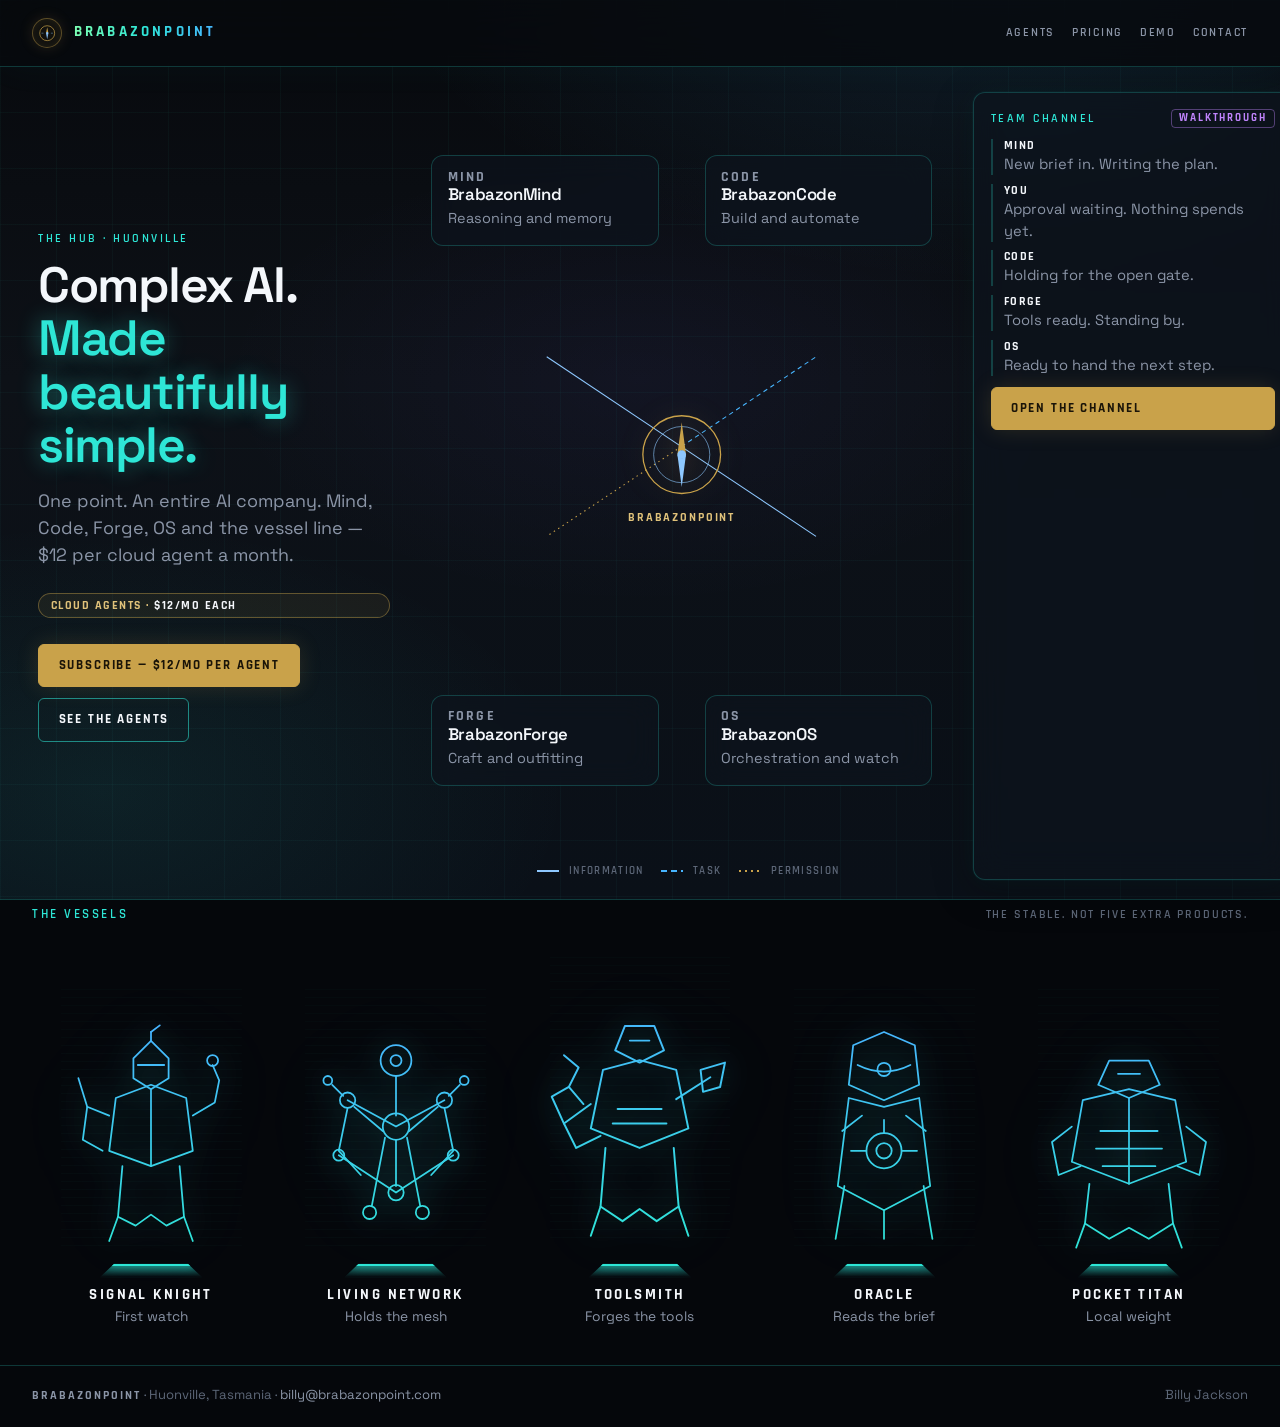
==== commit 9aff6a67: "Update pricing: $12 per cloud agent; local agent $70 +$7 training; align checkout copy. Co-authored-" ====
--- a/index.html
+++ b/index.html
@@ -4,7 +4,7 @@
 <meta charset="utf-8">
 <meta name="viewport" content="width=1280">
 <title>BrabazonPoint — Complex AI. Made beautifully simple.</title>
-<meta name="description" content="One point. An entire AI company. Mind, Code, Forge and OS in one hub.">
+<meta name="description" content="One point. An entire AI company. Mind, Code, Forge and OS — $12 per cloud agent a month.">
 <link rel="stylesheet" href="site.css">
 </head>
 <body class="desk home">
@@ -33,10 +33,10 @@
     <div class="const-copy">
       <p class="kicker">The hub · Huonville</p>
       <h1>Complex AI.<br><span class="glow">Made beautifully simple.</span></h1>
-      <p class="lead">One point. An entire AI company. Mind, Code, Forge, OS and the vessel line — $12 a month.</p>
-      <p class="price-pill">BrabazonPoint · <strong>$12/mo</strong></p>
+      <p class="lead">One point. An entire AI company. Mind, Code, Forge, OS and the vessel line — $12 per cloud agent a month.</p>
+      <p class="price-pill">Cloud agents · <strong>$12/mo each</strong></p>
       <div class="actions">
-        <a class="btn" href="https://buy.stripe.com/test_14A4gzeKSbHLbXO5STbAs00" target="_blank" rel="noopener">Subscribe — $12/mo</a>
+        <a class="btn" href="https://buy.stripe.com/test_14A4gzeKSbHLbXO5STbAs00" target="_blank" rel="noopener">Subscribe — $12/mo per agent</a>
         <a class="btn btn-ghost" href="agents.html">See the agents</a>
       </div>
     </div>
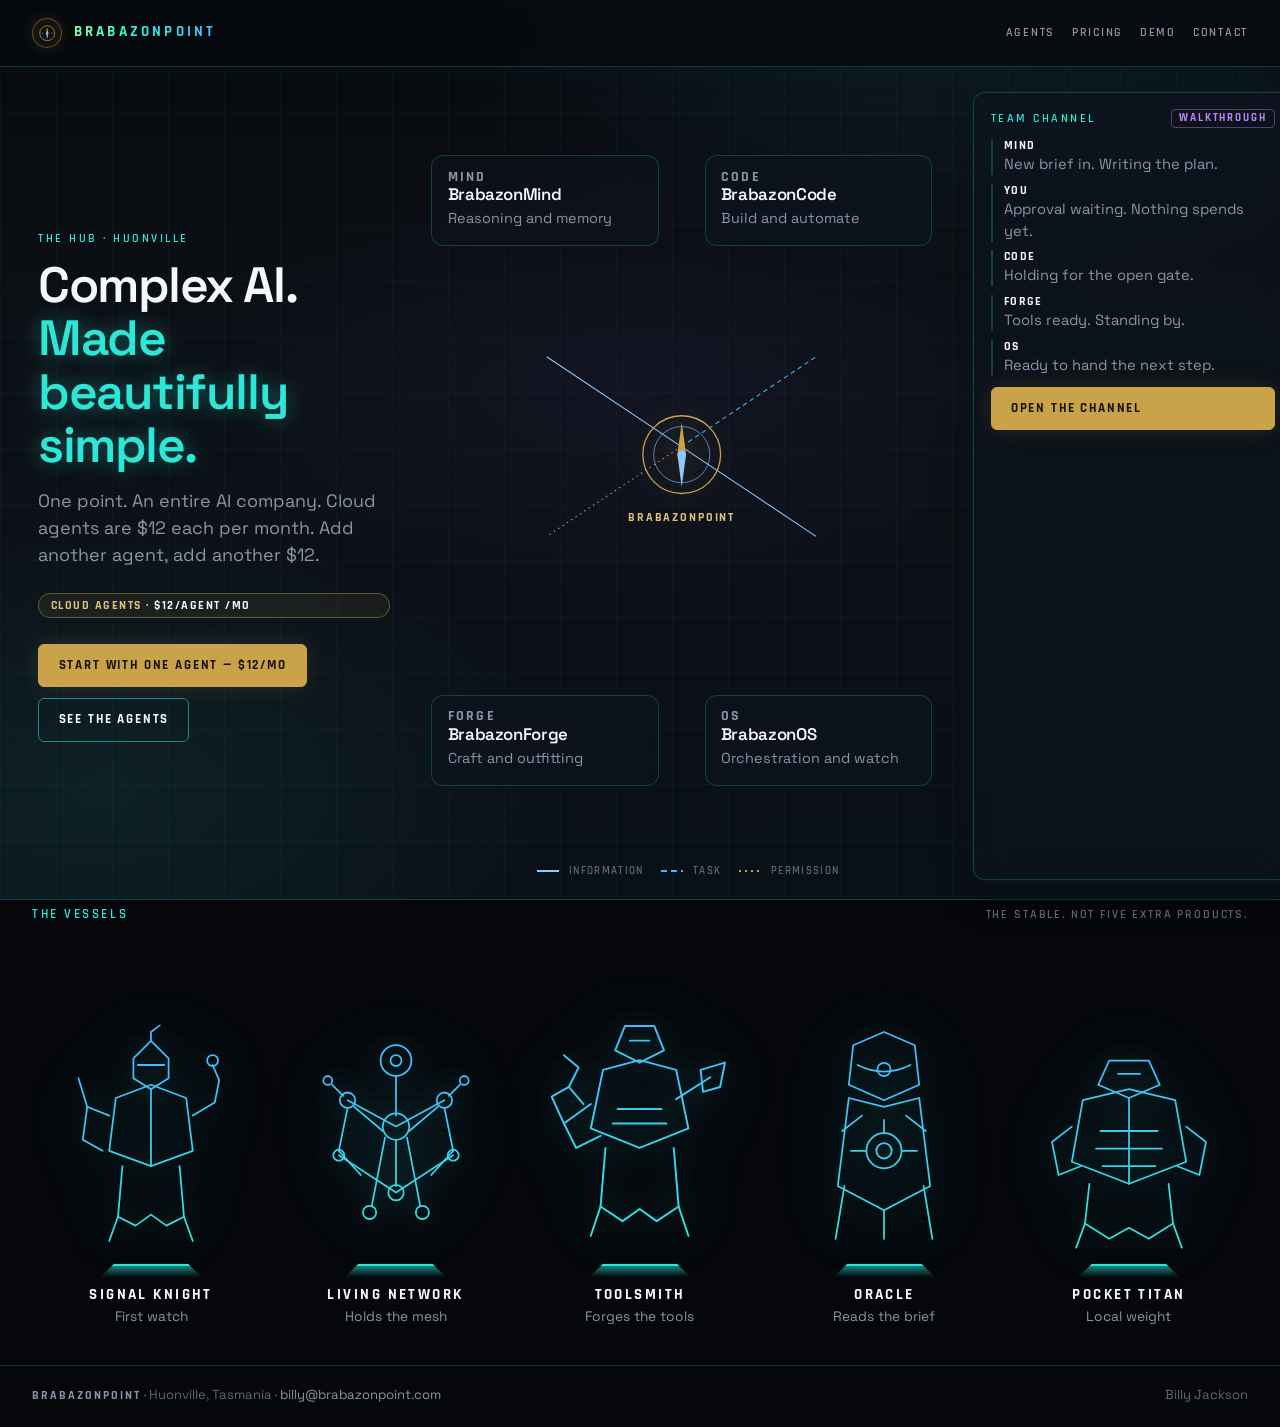
==== commit a5dde4e8: "Update pricing: $12 per cloud agent, local agent $70 +$7 training, free model installs, AI PC builds" ====
--- a/index.html
+++ b/index.html
@@ -4,7 +4,7 @@
 <meta charset="utf-8">
 <meta name="viewport" content="width=1280">
 <title>BrabazonPoint — Complex AI. Made beautifully simple.</title>
-<meta name="description" content="One point. An entire AI company. Mind, Code, Forge and OS — $12 per cloud agent a month.">
+<meta name="description" content="One point. An entire AI company. Cloud agents are $12 each per month.">
 <link rel="stylesheet" href="site.css">
 </head>
 <body class="desk home">
@@ -33,10 +33,10 @@
     <div class="const-copy">
       <p class="kicker">The hub · Huonville</p>
       <h1>Complex AI.<br><span class="glow">Made beautifully simple.</span></h1>
-      <p class="lead">One point. An entire AI company. Mind, Code, Forge, OS and the vessel line — $12 per cloud agent a month.</p>
-      <p class="price-pill">Cloud agents · <strong>$12/mo each</strong></p>
+      <p class="lead">One point. An entire AI company. Cloud agents are $12 each per month. Add another agent, add another $12.</p>
+      <p class="price-pill">Cloud agents · <strong>$12/agent /mo</strong></p>
       <div class="actions">
-        <a class="btn" href="https://buy.stripe.com/test_14A4gzeKSbHLbXO5STbAs00" target="_blank" rel="noopener">Subscribe — $12/mo per agent</a>
+        <a class="btn" href="https://buy.stripe.com/test_14A4gzeKSbHLbXO5STbAs00" target="_blank" rel="noopener">Start with one agent — $12/mo</a>
         <a class="btn btn-ghost" href="agents.html">See the agents</a>
       </div>
     </div>
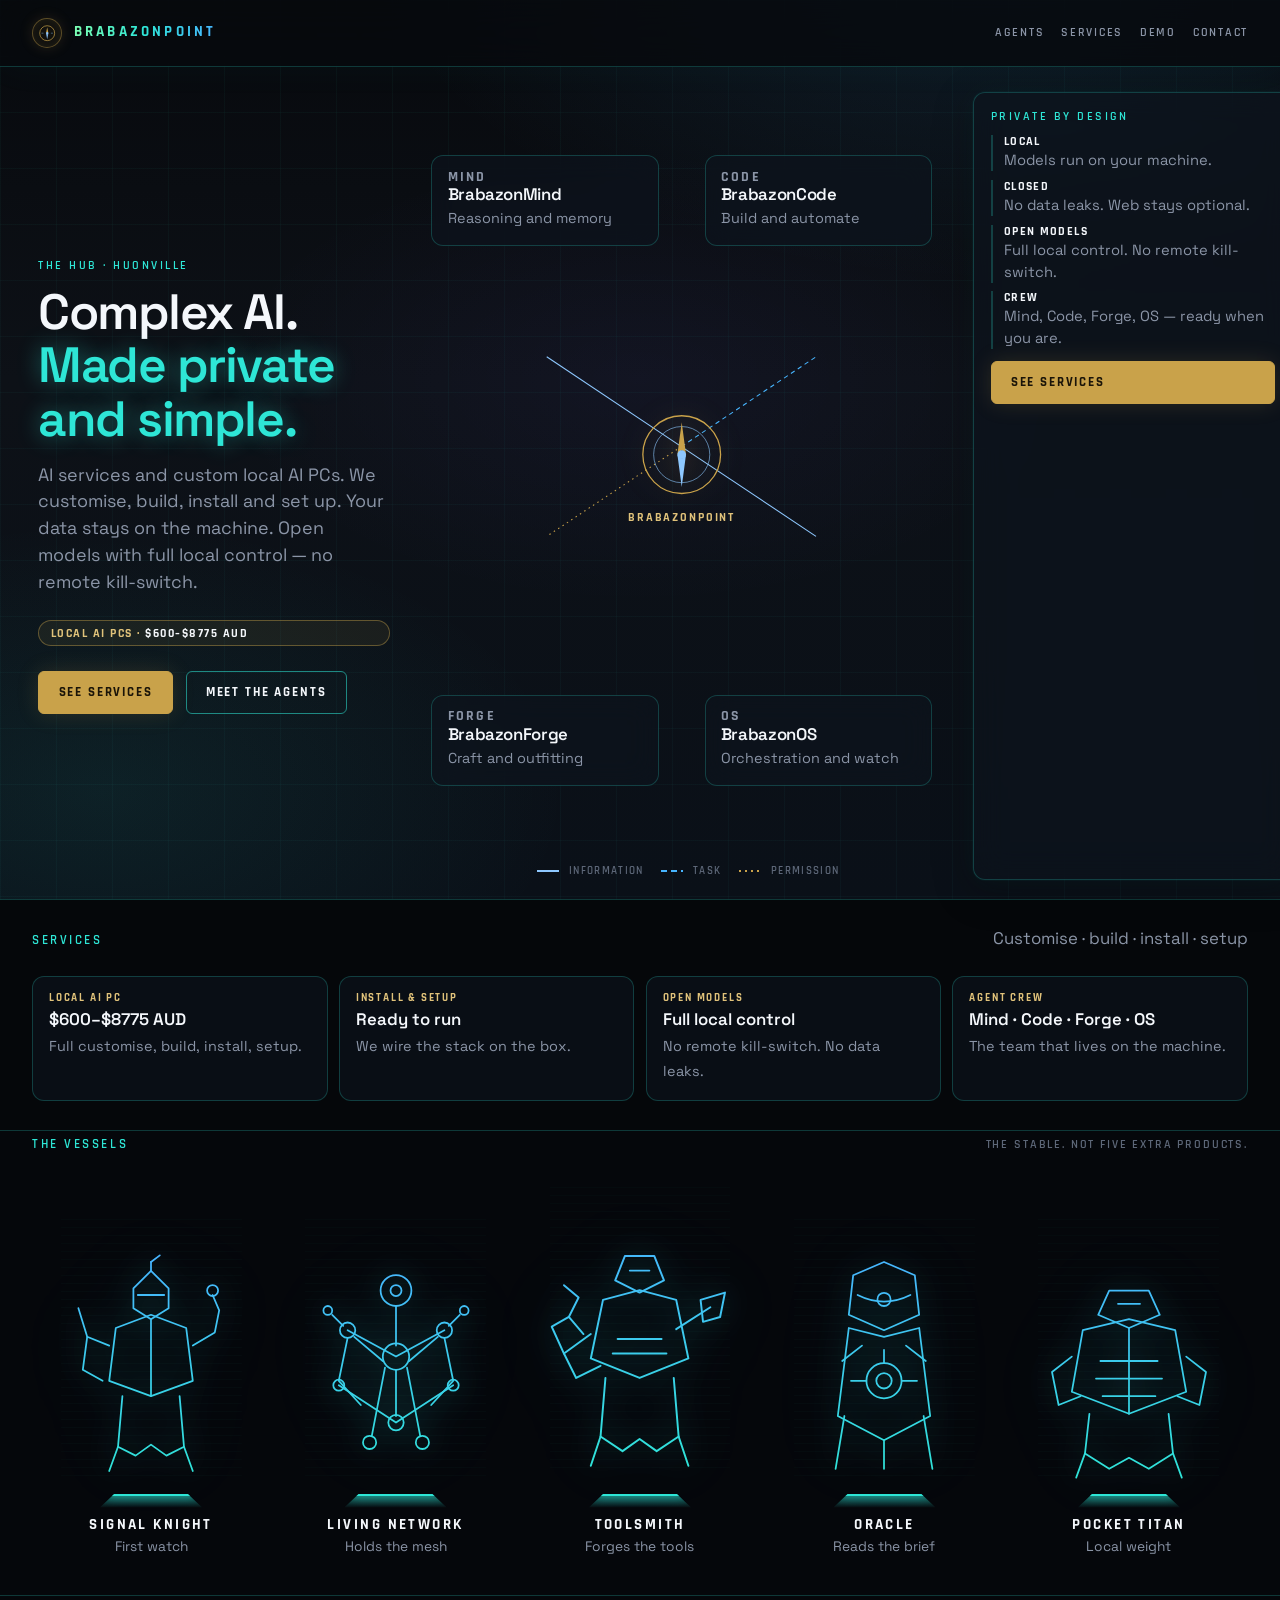
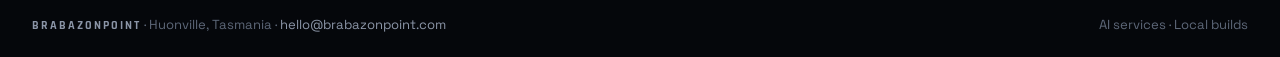
==== commit 0377272c: "Reposition site around private local AI services. Primary offer is AI services and custom local AI P" ====
--- a/index.html
+++ b/index.html
@@ -3,8 +3,8 @@
 <head>
 <meta charset="utf-8">
 <meta name="viewport" content="width=1280">
-<title>BrabazonPoint — Complex AI. Made beautifully simple.</title>
-<meta name="description" content="One point. An entire AI company. Cloud agents are $12 each per month.">
+<title>BrabazonPoint — Complex AI. Made private and simple.</title>
+<meta name="description" content="AI services and custom local AI PCs from $600 to $8775 AUD. Private local AI. Open models with full local control. BrabazonPoint, Huonville.">
 <link rel="stylesheet" href="site.css">
 </head>
 <body class="desk home">
@@ -22,7 +22,7 @@
     </a>
     <nav class="nav" aria-label="Site">
       <a href="agents.html">Agents</a>
-      <a href="pricing.html">Pricing</a>
+      <a href="pricing.html">Services</a>
       <a href="demo.html">Demo</a>
       <a href="contact.html">Contact</a>
     </nav>
@@ -32,12 +32,12 @@
   <section class="constellation" aria-label="One point. An entire AI company.">
     <div class="const-copy">
       <p class="kicker">The hub · Huonville</p>
-      <h1>Complex AI.<br><span class="glow">Made beautifully simple.</span></h1>
-      <p class="lead">One point. An entire AI company. Cloud agents are $12 each per month. Add another agent, add another $12.</p>
-      <p class="price-pill">Cloud agents · <strong>$12/agent /mo</strong></p>
+      <h1>Complex AI.<br><span class="glow">Made private and simple.</span></h1>
+      <p class="lead">AI services and custom local AI PCs. We customise, build, install and set up. Your data stays on the machine. Open models with full local control — no remote kill-switch.</p>
+      <p class="price-pill">Local AI PCs · <strong>$600–$8775 AUD</strong></p>
       <div class="actions">
-        <a class="btn" href="https://buy.stripe.com/test_14A4gzeKSbHLbXO5STbAs00" target="_blank" rel="noopener">Start with one agent — $12/mo</a>
-        <a class="btn btn-ghost" href="agents.html">See the agents</a>
+        <a class="btn" href="pricing.html">See services</a>
+        <a class="btn btn-ghost" href="agents.html">Meet the agents</a>
       </div>
     </div>
 
@@ -81,20 +81,49 @@
       <p class="legend"><i class="solid"></i> Information <i class="dash"></i> Task <i class="dot"></i> Permission</p>
     </div>
 
-    <aside class="channel glass" aria-label="Team channel walkthrough">
+    <aside class="channel glass" aria-label="Private local AI">
       <div class="mesh-head">
-        <p class="kicker" style="margin:0">Team channel</p>
-        <span class="demo-tag">Walkthrough</span>
+        <p class="kicker" style="margin:0">Private by design</p>
       </div>
       <ol class="feed">
-        <li><strong>Mind</strong> New brief in. Writing the plan.</li>
-        <li><strong>You</strong> Approval waiting. Nothing spends yet.</li>
-        <li><strong>Code</strong> Holding for the open gate.</li>
-        <li><strong>Forge</strong> Tools ready. Standing by.</li>
-        <li><strong>OS</strong> Ready to hand the next step.</li>
+        <li><strong>Local</strong> Models run on your machine.</li>
+        <li><strong>Closed</strong> No data leaks. Web stays optional.</li>
+        <li><strong>Open models</strong> Full local control. No remote kill-switch.</li>
+        <li><strong>Crew</strong> Mind, Code, Forge, OS — ready when you are.</li>
       </ol>
-      <a class="btn" href="demo.html">Open the channel</a>
+      <a class="btn" href="pricing.html">See services</a>
     </aside>
+  </section>
+
+  <section class="dock" aria-labelledby="svc-h">
+    <div class="wrap wide">
+      <div class="dock-head">
+        <h2 id="svc-h">Services</h2>
+        <p>Customise · build · install · setup</p>
+      </div>
+      <div class="dock-row">
+        <a href="pricing.html#ai-pc">
+          <span>Local AI PC</span>
+          <strong>$600–$8775 AUD</strong>
+          <em>Full customise, build, install, setup.</em>
+        </a>
+        <a href="pricing.html#install">
+          <span>Install &amp; setup</span>
+          <strong>Ready to run</strong>
+          <em>We wire the stack on the box.</em>
+        </a>
+        <a href="pricing.html#models">
+          <span>Open models</span>
+          <strong>Full local control</strong>
+          <em>No remote kill-switch. No data leaks.</em>
+        </a>
+        <a href="agents.html">
+          <span>Agent crew</span>
+          <strong>Mind · Code · Forge · OS</strong>
+          <em>The team that lives on the machine.</em>
+        </a>
+      </div>
+    </div>
   </section>
 
   <section class="lineup" aria-labelledby="line-h">
@@ -267,8 +296,8 @@
 </main>
 <footer class="site-footer">
   <div class="wrap wide">
-    <div><span class="wm">BRABAZONPOINT</span> · Huonville, Tasmania · <a href="mailto:billy@brabazonpoint.com">billy@brabazonpoint.com</a></div>
-    <div>Billy Jackson</div>
+    <div><span class="wm">BRABAZONPOINT</span> · Huonville, Tasmania · <a href="mailto:hello@brabazonpoint.com">hello@brabazonpoint.com</a></div>
+    <div>AI services · Local builds</div>
   </div>
 </footer>
 </body>
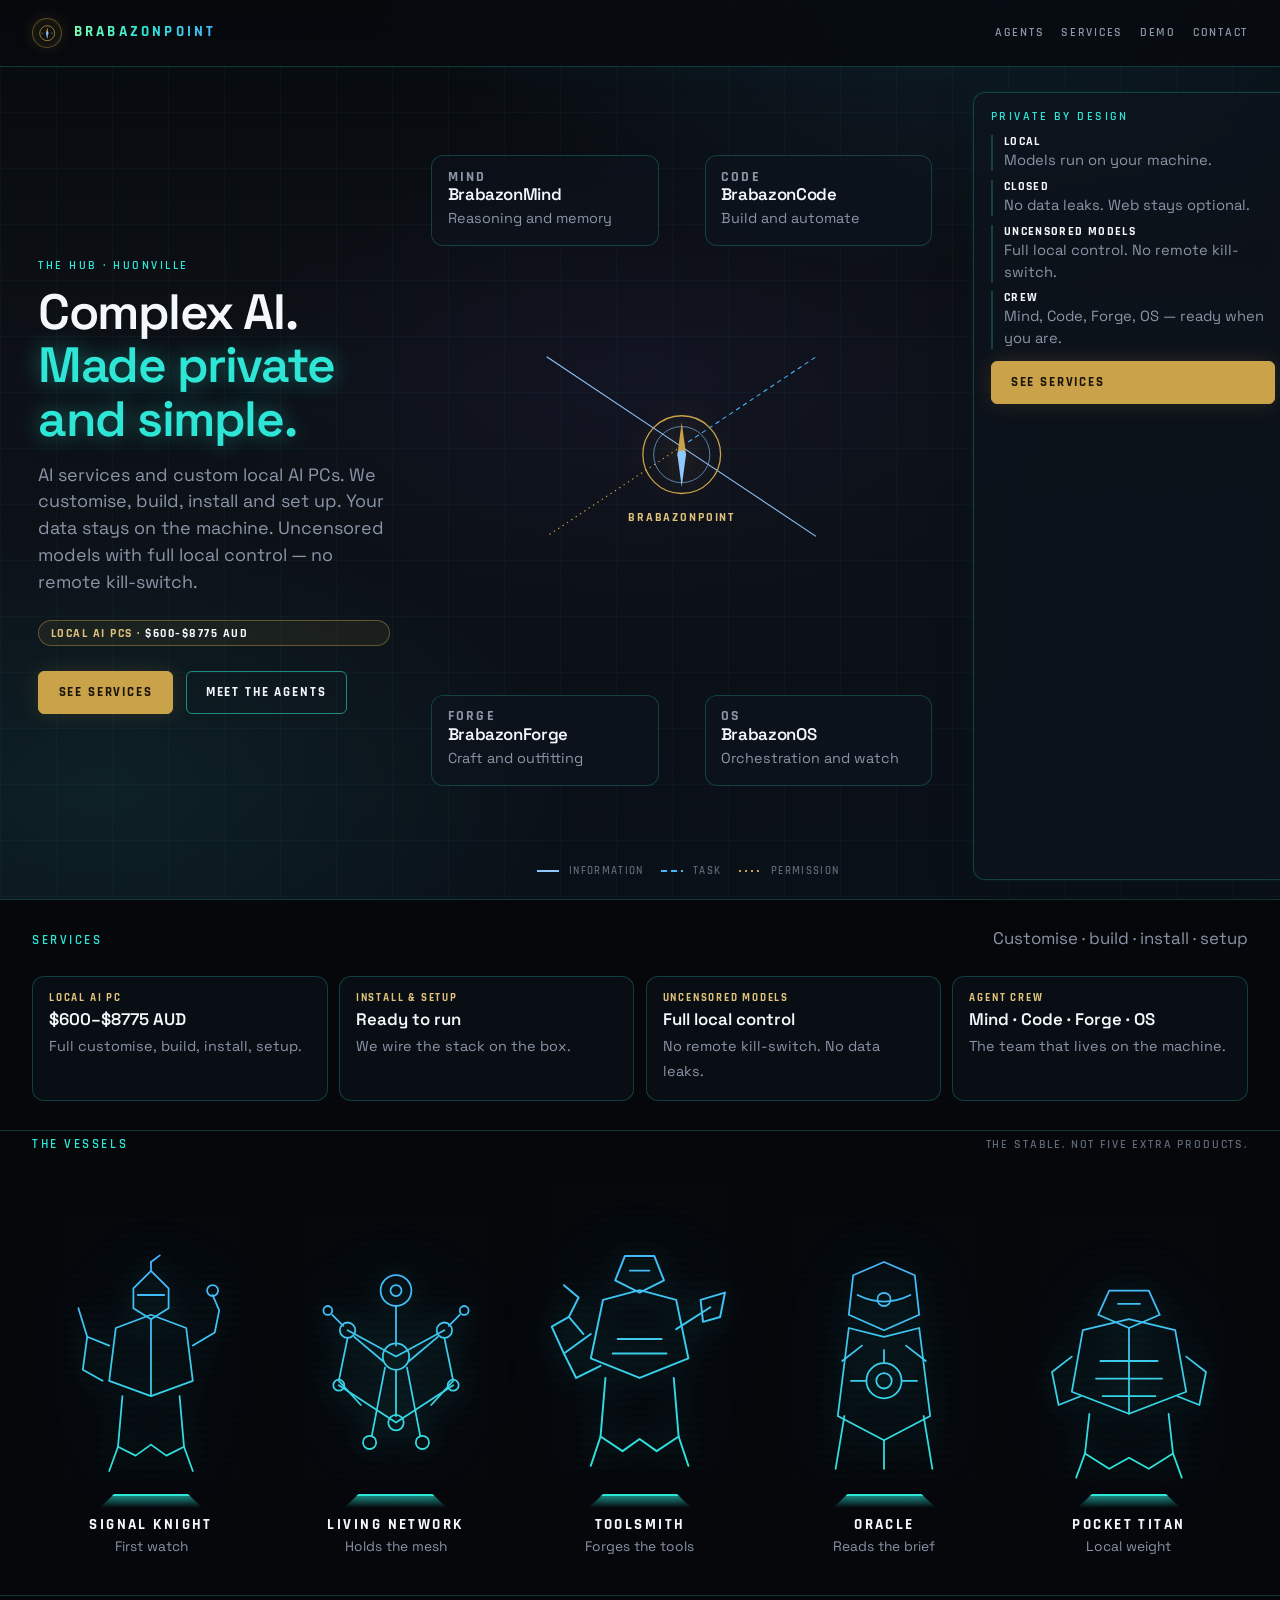
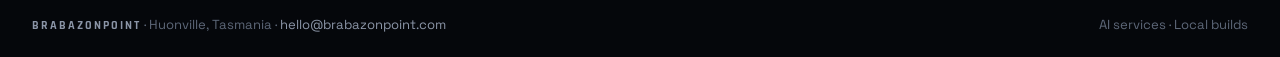
==== commit 075426c1: "Swap offer copy from Open models to Uncensored models. Keep full local control and no remote kill-sw" ====
--- a/index.html
+++ b/index.html
@@ -4,7 +4,7 @@
 <meta charset="utf-8">
 <meta name="viewport" content="width=1280">
 <title>BrabazonPoint — Complex AI. Made private and simple.</title>
-<meta name="description" content="AI services and custom local AI PCs from $600 to $8775 AUD. Private local AI. Open models with full local control. BrabazonPoint, Huonville.">
+<meta name="description" content="AI services and custom local AI PCs from $600 to $8775 AUD. Private local AI. Uncensored models with full local control. BrabazonPoint, Huonville.">
 <link rel="stylesheet" href="site.css">
 </head>
 <body class="desk home">
@@ -33,7 +33,7 @@
     <div class="const-copy">
       <p class="kicker">The hub · Huonville</p>
       <h1>Complex AI.<br><span class="glow">Made private and simple.</span></h1>
-      <p class="lead">AI services and custom local AI PCs. We customise, build, install and set up. Your data stays on the machine. Open models with full local control — no remote kill-switch.</p>
+      <p class="lead">AI services and custom local AI PCs. We customise, build, install and set up. Your data stays on the machine. Uncensored models with full local control — no remote kill-switch.</p>
       <p class="price-pill">Local AI PCs · <strong>$600–$8775 AUD</strong></p>
       <div class="actions">
         <a class="btn" href="pricing.html">See services</a>
@@ -88,7 +88,7 @@
       <ol class="feed">
         <li><strong>Local</strong> Models run on your machine.</li>
         <li><strong>Closed</strong> No data leaks. Web stays optional.</li>
-        <li><strong>Open models</strong> Full local control. No remote kill-switch.</li>
+        <li><strong>Uncensored models</strong> Full local control. No remote kill-switch.</li>
         <li><strong>Crew</strong> Mind, Code, Forge, OS — ready when you are.</li>
       </ol>
       <a class="btn" href="pricing.html">See services</a>
@@ -113,7 +113,7 @@
           <em>We wire the stack on the box.</em>
         </a>
         <a href="pricing.html#models">
-          <span>Open models</span>
+          <span>Uncensored models</span>
           <strong>Full local control</strong>
           <em>No remote kill-switch. No data leaks.</em>
         </a>
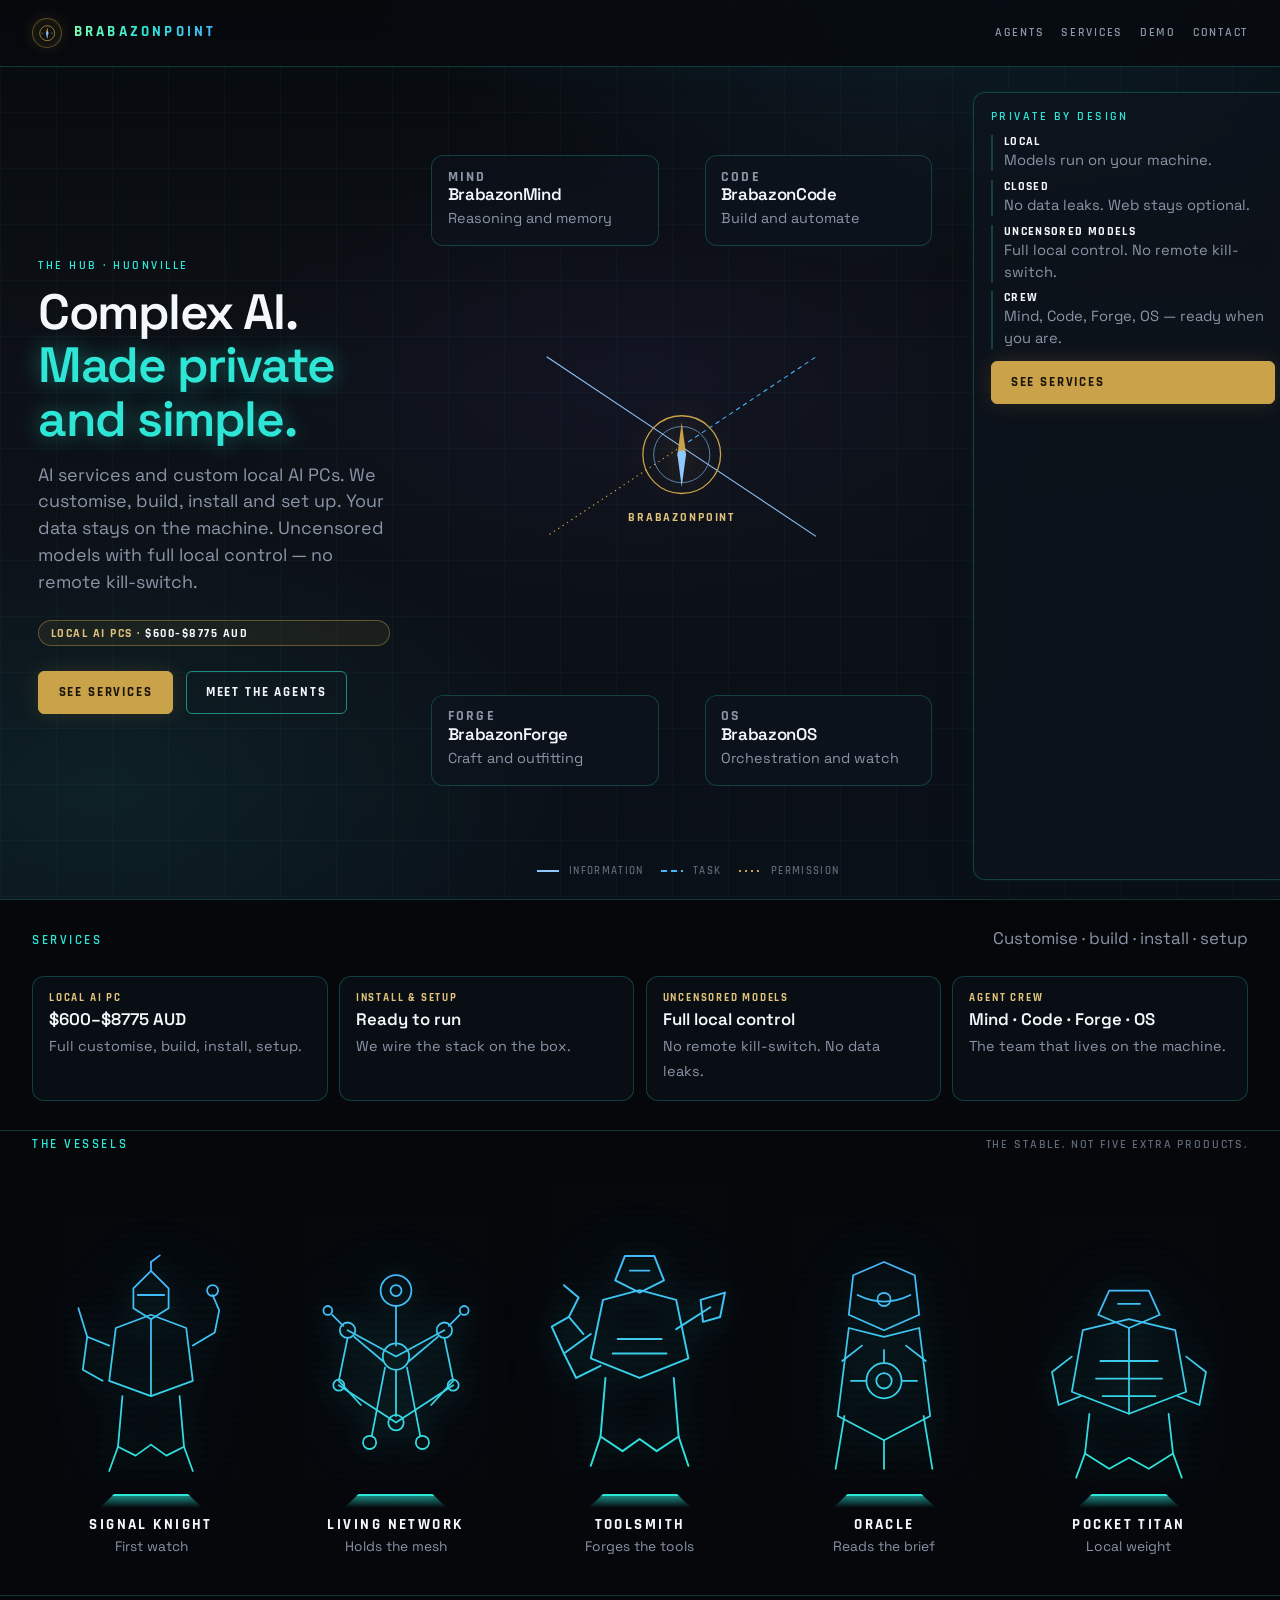
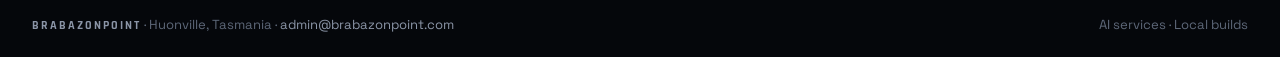
==== commit 18a7a245: "Public contact admin@; add Pages CNAME for brabazonpoint.com. Co-authored-by: BrabazonStudios <Braba" ====
--- a/index.html
+++ b/index.html
@@ -296,7 +296,7 @@
 </main>
 <footer class="site-footer">
   <div class="wrap wide">
-    <div><span class="wm">BRABAZONPOINT</span> · Huonville, Tasmania · <a href="mailto:hello@brabazonpoint.com">hello@brabazonpoint.com</a></div>
+    <div><span class="wm">BRABAZONPOINT</span> · Huonville, Tasmania · <a href="mailto:admin@brabazonpoint.com">admin@brabazonpoint.com</a></div>
     <div>AI services · Local builds</div>
   </div>
 </footer>
